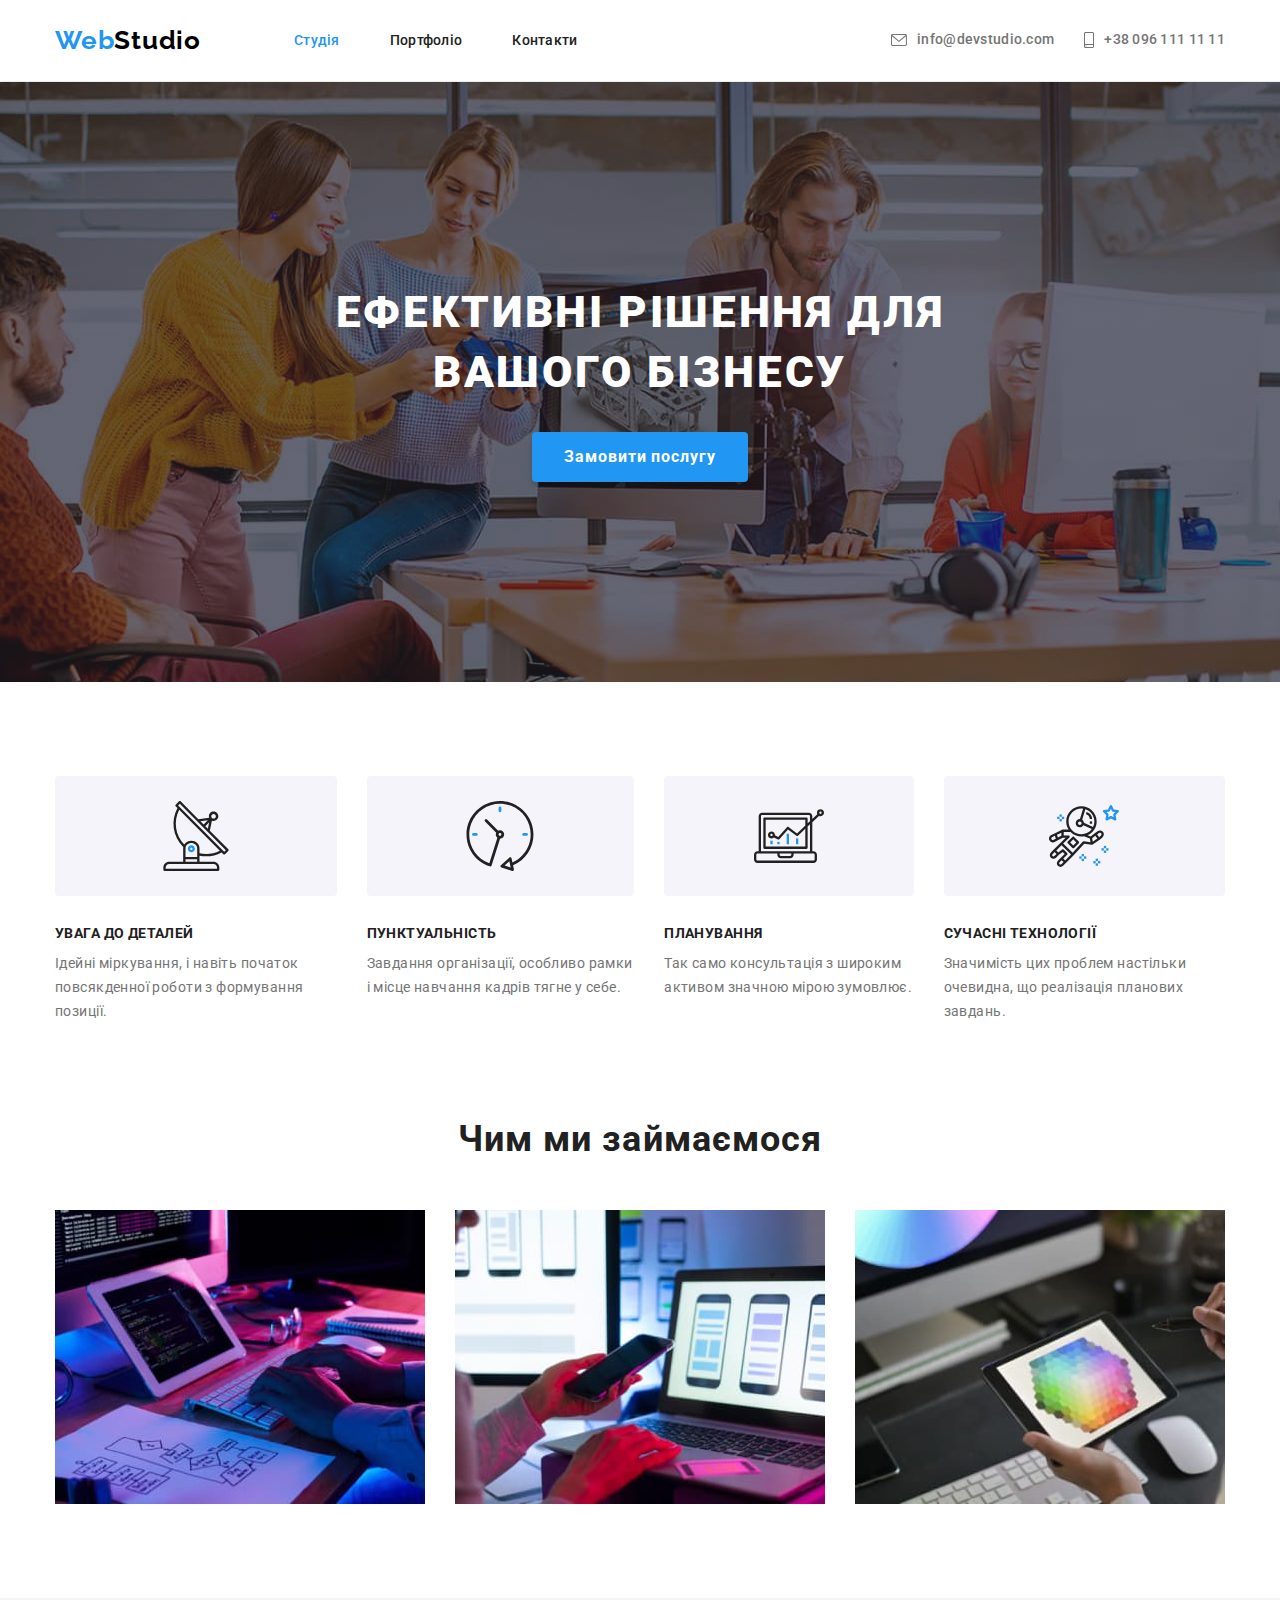
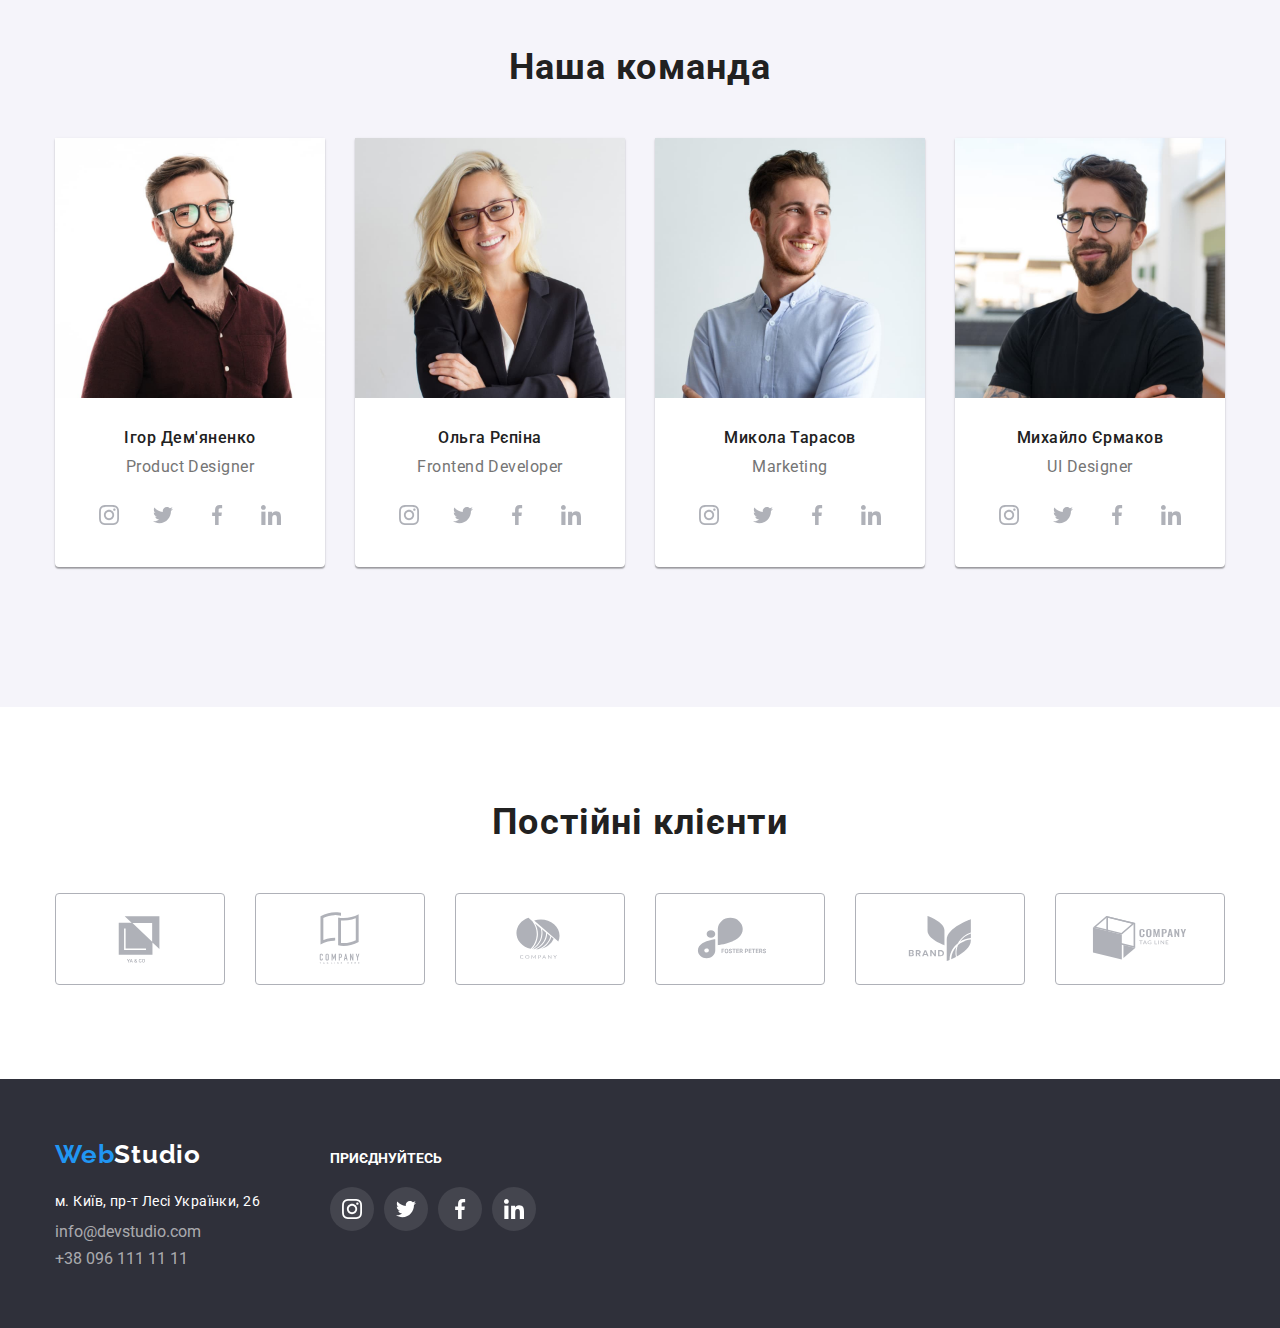
==== index.html @ 5418c932 "Initial commit" ====
<!DOCTYPE html>
<html lang="uk">
  <head>
    <meta charset="UTF-8" />
    <meta http-equiv="X-UA-Compatible" content="IE=edge" />
    <meta name="viewport" content="width=device-width, initial-scale=1.0" />
    <title>Головна</title>
    <!-- шрифти -->
    <link rel="preconnect" href="https://fonts.googleapis.com" />
    <link rel="preconnect" href="https://fonts.gstatic.com" crossorigin />
    <link
      href="https://fonts.googleapis.com/css2?family=Raleway:wght@700&family=Roboto:wght@400;500;700;900&display=swap"
      rel="stylesheet"
    />
    <!-- стилі -->
    <link
      rel="stylesheet"
      href=" https://cdnjs.cloudflare.com/ajax/libs/modern-normalize/1.1.0/modern-normalize.min.css"
    />
    <link rel="stylesheet" href="./css/styles.css" />
  </head>
  <body>
    <header class="header section">
      <div class="container div-header">
        <nav class="navigaition">
          <a class="logo logo-header link" href="./index.html"><span class="logo-accent">Web</span>Studio</a>
          <ul class="menu list">
            <li class="menu-list"><a class="menu-link link-text  link-accent link current" href="./index.html">Студія</a></li>
            <li class="menu-list"><a class="menu-link link-text  link-accent link" href="./portfolio.html">Портфоліо</a></li>
            <li class="menu-list"><a class="menu-link link-text  link-accent link" href="">Контакти</a></li>
          </ul>
        </nav>
        <ul class="header-list list">
          <li header-item>
            <a class="mailto link-text link-accent  link" href="mailto:info@devstudio.com"><svg aria-label="Іконка почтової скриньки" class="mailto-icon" width="16px" height="12px">
                        <use href="./images/sprite.svg#icon-envelope"></use></svg>info@devstudio.com</a>
          </li>
          <li header-item>
            <a class="contact-phone-number link-text link-accent  link" href="tel:+380961111111"><svg aria-label="Шконка телефон" class="phone-icon" width="10px" height="16px">
                        <use href="./images/sprite.svg#icon-smartphone"></use></svg>+38 096 111 11 11</a>
          </li>
        </ul>
      </div>
    </header>

    <section class="hero section">
      <div class="container">
        <h1 class="hero-title transform" >Ефективні рішення для вашого бізнесу</h1>
        <button type="button" class="button button-primary">Замовити послугу</button>
      </div>
    </section>

    <section class="benefits section">
      <div class="container">
        <h2 class="visually-hidden">Hаші переваги</h2>


        <ul class="benefits-list list">
          <li class="benefits-item">
            <div class="benefits-item-div">
              <svg aria-label="Малюнок антени" class="benefits-item-svg" width="70px" heigt="70px">
                        <use href="./images/sprite.svg#icon-antenna"></use></svg>
            </div>
            <h3 class="benefits-title transform">Увага до деталей</h3>
            <p class="benefits-text">
              Ідейні міркування, і навіть початок повсякденної роботи з формування позиції.
            </p>
          </li>

          <li class="benefits-item">
              <div class="benefits-item-div">
              <svg aria-label="Малюнок годинника" class="benefits-item-svg" width="70px" heigt="70px">
                        <use href="./images/sprite.svg#icon-clock"></use></svg>
            </div>
            <h3 class="benefits-title transform">Пунктуальність</h3>
            <p class="benefits-text">
              Завдання організації, особливо рамки і місце навчання кадрів тягне у себе.
            </p>
          </li>
          <li class="benefits-item">
              <div class="benefits-item-div">
              <svg  aria-label="Малюнок графіка" class="benefits-item-svg" width="70px" heigt="70px">
                        <use href="./images/sprite.svg#icon-diagram"></use></svg>
            </div>
            <h3 class="benefits-title transform">Планування</h3>
            <p class="benefits-text">
              Так само консультація з широким активом значною мірою зумовлює.
            </p>
          </li>
          <li class="benefits-item">
              <div class="benefits-item-div">
              <svg aria-label="Малюнок астронавта" class="benefits-item-svg" width="70px" heigt="70px">
                        <use href="./images/sprite.svg#icon-astronaut"></use></svg>
            </div>
            <h3 class="benefits-title transform">Сучасні технології</h3>
            <p class="benefits-text">
              Значимість цих проблем настільки очевидна, що реалізація планових завдань.
            </p>
          </li>
        </ul>
      </div>
    </section>

    <section class="work section">
      <div class="container">
        <h2 class="work-title title">Чим ми займаємося</h2>
        <ul class="work-list list">
          <li class="work-item">
            <img
              class="work-img"
              src="./images/working_1.jpg"
              alt="Дівчина робить в офісі"
              width="370"
              height="294"
            />
          </li>
          <li class="work-item">
            <img
              class="work-img"
              src="./images/working_2.jpg"
              alt="Дівчина робить в офісі"
              width="370"
              height="294"
            />
          </li>
          <li class="work-item">
            <img
              class="work-img"
              src="./images/working_3.jpg"
              alt="Дівчина робить в офісі"
              width="370"
              height="294"
            />
          </li>
        </ul>
      </div>
    </section>

    <section class="team section">
      <div class="container">
        <h2 class="team-title title">Наша команда</h2>
        <ul class="team-list list">
          <li class="team-item">

            <img
              class="team-img"
              src="./images/igor_demyanenko.jpg"
              alt="Фото сотрудников"
              width="270"
              height="260"
            />
            <h3 class="team-item-title title">Ігор Дем'яненко</h3>
            <p class="team-item-text" lang="en">Product Designer</p>
           <ul class="team-social-list list">
              <li class="team-social-item">
                <a class="team-social-link link" 
                href="https://www.instagram.com/">
<svg lang="en" aria-label="icon instagram" class="team-social-icon" width="20" height="20"
    >
                        <use href="./images/sprite.svg#icon-instagram"></use></use></svg>
</a></li>
              <li class="team-social-item">                
<a class="team-social-link link" href="https://twitter.com/
">
<svg lang="en" aria-label="icon twitter" class="team-social-icon" width="20" height="20">
                        <use href="./images/sprite.svg#icon-twitter"></use></svg></a></li>

              <li class="team-social-item">
<a class="team-social-link link" href="https://www.facebook.com/
"><svg lang="en" aria-label="" class="team-social-icon" width="20" height="20">
                        <use href="./images/sprite.svg#icon-facebook"></use></svg></a></li>
              <li class="team-social-item">
<a class="team-social-link link" href="https://www.linkedin.com/
"><svg lang="en" aria-label="icon linkedin" class="team-social-icon" width="20" height="20">
                        <use href="./images/sprite.svg#icon-linkedin"></use></svg> </a></li>
            </ul>
          </li>
          <li class="team-item">           <img
              class="team-img"
              src="./images/olga_repina.jpg"
              alt="Фото сотрудников"
              width="270"
              height="260"
            />
            <h3 class="team-item-title title">Ольга Рєпіна</h3>
            <p class="team-item-text" lang="en">Frontend Developer</p>
            <ul class="team-social-list list">
              <li class="team-social-item">
                <a class="team-social-link link" 
                href="https://www.instagram.com/">
<svg lang="en" aria-label="icon instagram" class="team-social-icon" width="20" height="20"
    >
                        <use href="./images/sprite.svg#icon-instagram"></use></use></svg>
</a></li>
              <li class="team-social-item">                
<a class="team-social-link link" href="https://twitter.com/
">
<svg lang="en" aria-label="icon twitter" class="team-social-icon" width="20" height="20">
                        <use href="./images/sprite.svg#icon-twitter"></use></svg></a></li>

              <li class="team-social-item">
<a class="team-social-link link" href="https://www.facebook.com/
"><svg lang="en" aria-label="" class="team-social-icon" width="20" height="20">
                        <use href="./images/sprite.svg#icon-facebook"></use></svg></a></li>
              <li class="team-social-item">
<a class="team-social-link link" href="https://www.linkedin.com/
"><svg lang="en" aria-label="icon linkedin" class="team-social-icon" width="20" height="20">
                        <use href="./images/sprite.svg#icon-linkedin"></use></svg> </a></li>
            </ul>
          </li>
          <li class="team-item">
            <img
              class="team-img"
              src="./images/nikolai_tarasov.jpg"
              alt="Фото сотрудников"
              width="270"
              height="260"
            />
            <h3 class="team-item-title title">Микола Тарасов</h3>
            <p class="team-item-text" lang="en">Marketing</p>
             <ul class="team-social-list list">
              <li class="team-social-item">
                <a class="team-social-link link" 
                href="https://www.instagram.com/">
<svg lang="en" aria-label="icon instagram" class="team-social-icon" width="20" height="20"
    >
                        <use href="./images/sprite.svg#icon-instagram"></use></use></svg>
</a></li>
              <li class="team-social-item">                
<a class="team-social-link link" href="https://twitter.com/
">
<svg lang="en" aria-label="icon twitter" class="team-social-icon" width="20" height="20">
                        <use href="./images/sprite.svg#icon-twitter"></use></svg></a></li>

              <li class="team-social-item">
<a class="team-social-link link" href="https://www.facebook.com/
"><svg lang="en" aria-label="" class="team-social-icon" width="20" height="20">
                        <use href="./images/sprite.svg#icon-facebook"></use></svg></a></li>
              <li class="team-social-item">
<a class="team-social-link link" href="https://www.linkedin.com/
"><svg lang="en" aria-label="icon linkedin" class="team-social-icon" width="20" height="20">
                        <use href="./images/sprite.svg#icon-linkedin"></use></svg> </a></li>
            </ul>
          </li>
          <li class="team-item">
            <img
              class="team-img"
              src="./images/mikhail_ermakov.jpg"
              alt="Фото сотрудников"
              width="270"
              height="260"
            />
            <h3 class="team-item-title title">Михайло Єрмаков</h3>
            <p class="team-item-text" lang="en">UI Designer</p>
            <ul class="team-social-list list">
              <li class="team-social-item">
                <a class="team-social-link link" 
                href="https://www.instagram.com/">
<svg lang="en" aria-label="icon instagram" class="team-social-icon" width="20" height="20"
    >
                        <use href="./images/sprite.svg#icon-instagram"></use></use></svg>
</a></li>
              <li class="team-social-item">                
<a class="team-social-link link" href="https://twitter.com/
">
<svg lang="en" aria-label="icon twitter" class="team-social-icon" width="20" height="20">
                        <use href="./images/sprite.svg#icon-twitter"></use></svg></a></li>

              <li class="team-social-item">
<a class="team-social-link link" href="https://www.facebook.com/
"><svg lang="en" aria-label="" class="team-social-icon" width="20" height="20">
                        <use href="./images/sprite.svg#icon-facebook"></use></svg></a></li>
              <li class="team-social-item">
<a class="team-social-link link" href="https://www.linkedin.com/
"><svg lang="en" aria-label="icon linkedin" class="team-social-icon" width="20" height="20">
                        <use href="./images/sprite.svg#icon-linkedin"></use></svg> </a></li>
            </ul>

           
          
        </ul> 
      </div>
    </section>

     <section class="client section">
      <div class="container">
        <h2 class="client-title title">Постійні клієнти</h2>
        <ul class="client-list list">
          <li class="client-item"><a class="client-link" href=""><svg aria-label="Логотип компанії" class="client-link-icon" width="106" height="60">
                        <use href="./images/sprite.svg#icon-logo1"></use></svg>
</li></a>
          <li class="client-item"><a class="client-link" href=""><svg aria-label="Логотип компанії" class="client-link-icon" width="106" height="60">
                        <use href="./images/sprite.svg#icon-Logo2"></use></svg>
</li></a>
          <li class="client-item"><a class="client-link" href=""><svg aria-label="Логотип компанії" class="client-link-icon" width="106" height="60">
                        <use href="./images/sprite.svg#icon-Logo3"></use></svg>
</li></a>
          <li class="client-item"><a class="client-link" href="" ><svg aria-label="Логотип компанії" class="client-link-icon" width="106" height="60">
                        <use href="./images/sprite.svg#icon-Logo4"></use></svg></a>
</li>
          <li class="client-item"><a class="client-link" href=""><svg aria-label="Логотип компанії" class="client-link-icon" width="106" height="60">
                        <use href="./images/sprite.svg#icon-Logo5"></use></svg></a>
</li>
          <li class="client-item"><a class="client-link" href=""><svg aria-label="Логотип компанії" class="client-link-icon" width="106" height="60">
                        <use href="./images/sprite.svg#icon-Logo6"></use></svg></a>
</li>
        </ul>
      </div>
    </section> 

    <footer class="footer section">
      <div class="container footer-div">
        
          <div class="footer-address-div">
            <a class="logo logo-footer link" href="./index.html"><span class="logo-accent">Web</span>Studio</a>
            <address class="address">
              <ul class="address-list list">
                <li class="address-item"><a class="address-link link-accent link" href="">м. Київ, пр-т Лесі Українки, 26</a></li>
                <li class="address-item">
                  <a class="mailto mailto-footer link-accent link" href="mailto:info@devstudio.com">info@devstudio.com</a>
                </li>
                <li class="address-item">
                  <a class="contact-phone-number phone-footer link-accent  link" href="tel:+380961111111"
                    >+38 096 111 11 11</a
                  >
                </li>
              </ul>
            </address>
          </div>

          <div class="footer-icon-div">
            <p class="footer-icon-text transform">Приєднуйтесь</p>
            <ul class="footer-icon-list list">
              <li class="footer-icon-item">
                <a class="footer-icon-link link" href="https://www.instagram.com/
" ><svg lang="en" aria-label="icon instagram" class="footer-icon" width="20" height="20"
    >
                        <use href="./images/sprite.svg#icon-instagram"></use></svg>
</a></a>
              </li>
              <li class="footer-icon-item">
                <a class="footer-icon-link link" href="https://twitter.com/
" ><svg lang="en" aria-label="icon twitter" class="footer-icon" width="20" height="20">
                        <use href="./images/sprite.svg#icon-twitter"></use></svg>
</a></a>
              </li>
              <li class="footer-icon-item">
                <a class="footer-icon-link link" href="https://www.facebook.com/
"><svg lang="en" aria-label="" class="footer-icon" width="20" height="20">
                        <use href="./images/sprite.svg#icon-facebook"></use></svg>
</a></a>
              </li>
              <li class="footer-icon-item">
                <a class="footer-icon-link link" href="https://www.linkedin.com/
"><svg lang="en" aria-label="icon linkedin" class="footer-icon" width="20" height="20">
                        <use href="./images/sprite.svg#icon-linkedin"></use></svg>
</a></a>
              </li>
            </ul>
          </div>
        
      </div>
    </footer>
  </body>
</html>
---- css/styles.css ----
/* сбрасываем стили */
h1, 
h2,
h3,
h4,
p {
    margin-top: 0;
    margin-bottom: 0;
}

ul,
ol {
    margin-top: 0;
    margin-bottom: 0;
    padding-left: 0;
}

button {
    cursor: pointer;
}

img {
    display: block;
}

.list {
    list-style: none;
}

.link {
    text-decoration: none;
}

.visually-hidden {
    position: absolute;
    white-space: nowrap;
    width: 1px;
    height: 1px;
    overflow: hidden;
    border: 0;
    padding: 0;
    clip: rect(0 0 0 0);
    clip-path: inset(50%);
    margin: -1px;
}

:root {
    /* палитра цветов */
    --primary-color: #212121;
    --secondary-color: #757575;
    --secondary-color-w: #FFFFFF;
    --additional-color: rgba(255, 255, 255, 0.6);
    --accent-color: #2196F3;
    /* текст */
    --primary-font-family: 'Roboto', sans-serif;
    --secondary-font-family: 'Raleway', sans-serif;
    /* фон */
    --primary-background-color: #ffffff;
    --secondary-background-color-lige: rgba(47, 48, 58, 0.4);
    --secondary-background-color-dark: #2F303A;
    --accent-background-color: #AFB1B8;
}

body {
    color: var(--primary-color);
    font-family: var(--primary-font-family);
    background-color: var(--primary-background-color);
}

/* ==========   общие классы   ======= */
.container {
    width: 1200px;
    padding: 0 15px;
    margin-left: auto;
    margin-right: auto;
}

.section {
    padding-top: 94px;
    padding-bottom: 94px;
}

.link-text {
    color: var(--secondary-color);
    font-weight: 500;
    font-size: 14px;
    line-height: 1.14;
    letter-spacing: 0.02em;
}

.title {
    font-size: 36px;
    line-height: 1.17;
    text-align: center;
    letter-spacing: 0.03em;
    margin-bottom: 50px;
}

.transform {
    text-transform: uppercase;
}

/* --- hover-focus  --- */
.link-accent:hover,
.link-accent:focus {
    color: var(--accent-color);
    fill: var(--accent-color);
}


/*====================   HEADER   ==================== */
.header {
    padding-top: 25px;
    padding-bottom: 25px;
    border-bottom: 1px solid #ECECEC;
}

/* ---  LOGO   --- */
.logo {
    color: #000000;
    font-family: var(--secondary-font-family);
    font-weight: 700;
    font-size: 26px;
    line-height: 1.19;
    letter-spacing: 0.03em;
}

.logo-header {
    margin-right: 93px;
}

.logo-accent {
    color: var(--accent-color);
}

.logo:hover {
    color: var(--accent-color);
}

/* ----   navigation   ----   */
.menu-link {
    color: var(--primary-color);
}

/* ----------------------------- */
.div-header {
    display: flex;
    justify-content: space-between;
}

.navigaition {
    display: flex;

}

.menu {
    display: flex;
    align-items: center;
    column-gap: 50px;
}

.header-list {
    display: flex;
    align-items: center;
    column-gap: 30px;
}

/* --------------- */
.mailto,
.contact-phone-number {
    display: flex;
    align-items: center;
}

.mailto-icon,
.phone-icon {
    margin-right: 10px;
    fill: currentColor;
}

.current {
    color: var(--accent-color);
}

/* ===============  HERO   =========== */
.hero {
    padding-top: 200px;
    padding-bottom: 200px;
    background-color: #C4C4C4;
    background-image: linear-gradient(rgba(47, 48, 58, 0.4),
            rgba(47, 48, 58, 0.4)),
        url("../images/bg/hero-bg.jpg");
    background-repeat: no-repeat;
    background-position: center;
    background-size: cover;
    max-width: 1600px;
    margin-left: auto;
    margin-right: auto;
}

.hero-title {
    font-family: var(--primary-font-family);
    color: var(--secondary-color-w);
    width: 696px;
    margin-right: auto;
    margin-left: auto;
    margin-bottom: 30px;
    font-weight: 900;
    font-size: 44px;
    line-height: 1.37;
    text-align: center;
    letter-spacing: 0.06em;
}

/*--------  кнопки   -----------   */

.button {
    display: block;
    font-size: 16px;
    line-height: 1.9;
    text-align: center;
    border: none;
    border-radius: 4px;
}

.button-primary {
    color: var(--secondary-color-w);
    background-color: var(--accent-color);
    font-weight: 700;
    line-height: 1.9;
    letter-spacing: 0.06em;
    margin-right: auto;
    margin-left: auto;
    width: 216px;
    height: 50px;
    box-shadow: 0px 4px 4px rgba(0, 0, 0, 0.15);
}

.button-secondary {
    color: var(--primary-color);
    background-color: #F5F4FA;
    font-weight: 500;
    line-height: 1.6;
    letter-spacing: 0.03em;
    padding: 6px 22px;  
    
}

/* ------ hover-focus  ------------ */
.button-primary:hover,
.button-primary:focus {
    background-color: #188CE8;
}

.button-secondary:hover,
.button-secondary:focus {
    color: var(--secondary-color-w);
    background-color: var(--accent-color);
    box-shadow: 0px 4px 4px rgba(0, 0, 0, 0.25);
}

.button-activ:active {
    color: var(--accent-color);
}


/* ===============  HERO   =========== */
/* ===========   benefits   ================= */
.benefits {
    padding-bottom: 0;
}

.benefits-title {
    font-size: 14px;
    line-height: 1.14;
    letter-spacing: 0.03em;
    margin-bottom: 10px;
}

.benefits-text {
    color: var(--secondary-color);
    font-size: 14px;
    line-height: 1.71;
    letter-spacing: 0.03em;
}

/*------    позиционирование   ---------------- */
.benefits-list {
    display: flex;
    column-gap: 30px;
}

.benefits-item {
    flex-basis: calc((100%-90px)/4);
}

.benefits-item-div {
    display: flex;
    justify-content: center;
    align-items: center;
    background-color: #F5F4FA;
    height: 120px;
    border-radius: 4px;
    margin-bottom: 30px;
}

/* ===========   benefits   ================= */
/* ===========   WORK   ===================== */
.work-list {
    display: flex;
    column-gap: 30px;
}

.work-list-item {
    flex-basis: calc((100%-60px)/3)
}

/* ===========   WORK   ===================== */
/* ===========   TEAM   ===================== */
.team {
    background-color: #F5F4FA;
    padding-top: 48px;
    padding-bottom: 140px;
}

.team-list {
    display: flex;
    column-gap: 30px;
}

.team-item {
    background-color: var(--primary-background-color);
    box-shadow: 0px 1px 3px rgba(0, 0, 0, 0.12), 0px 1px 1px rgba(0, 0, 0, 0.14), 0px 2px 1px rgba(0, 0, 0, 0.2);
    border-radius: 0px 0px 4px 4px;
    padding-bottom: 30px;
    flex-basis: calc((100%-90px)/4)
}

.team-img {
    margin-bottom: 30px;
}

.team-item-title {
    font-weight: 500;
    font-size: 16px;
    line-height: 1.19;
    margin-bottom: 10px;
}

.team-item-text {
    color: var(--secondary-color);
    font-size: 16px;
    line-height: 1.19;
    text-align: center;
    letter-spacing: 0.03em;
    margin-bottom: 16px;
}

.team-social-list {
    display: flex; 
    justify-content: center;
    column-gap: 10px;
}
.team-social-item{
    display: flex;
        justify-content: center;
        align-items: center;

}

.team-social-link {
    display: flex;
    justify-content: center;
    align-items: center; 
    width: 44px;
    height: 44px;
    border-radius: 50%;
    background-color: var(--secondary-color-w);

}

.team-social-icon {
    color: #AFB1B8;   
    fill: currentColor;

}

/* --------- hover,focus ----------- */
.team-social-link:hover .team-social-icon,
.team-social-link:focus .team-social-icon {
    fill: var(--secondary-color-w);

}

.team-social-link:hover,
.team-social-link:focus {
    background-color: var(--accent-color); 
 
} 

/* ===========   TEAM   ===================== */
/* ===========   CLIENT   ===================== */

.client-list {
    display: flex;
    column-gap: 30px;
}


.client-link {
    display: flex;
    align-items: center;
    justify-content: center;
    width: 170px;
    height: 92px;
    border: 1px solid #AFB1B8;
    border-radius: 4px;
}

.client-link-icon {
    fill: #afb1b8;

}

.client-link:hover .client-link-icon,
.client-link:focus .client-link-icon {
    fill: var(--accent-color);
}

.client-link:hover,
.client-link:focus {
    border: 1px solid var(--accent-color);
}


/*===========   CLIENT   =====================*/
/* ==========   FOOTER   ===================== */

.footer {
    padding: 60px 0;
    background-color: var(--secondary-background-color-dark);
}

.address {
    font-style: normal;
}

.address-link {
    color: var(--secondary-color-w);
    font-size: 14px;
    line-height: 1.71;
    letter-spacing: 0.03em;
}

.mailto-footer,
.phone-footer {
    color: rgba(255, 255, 255, 0.6);
}

.logo-footer {
    color: var(--secondary-color-w);

}

/* ---------------------------------------------- */

.footer-icon-text {
    color: var(--secondary-color-w);
    font-weight: 700;
    font-size: 14px;
    line-height: 1.14;
    margin-bottom: 20px;
}

/* ============================= */
.footer-div {
    display: flex;
    align-items: baseline;
}

.footer-address-div {
    display: flex;
    margin-right: 70px;
    flex-direction: column;
    row-gap: 20px;
}

.address-list {
    display: flex;
    flex-direction: column;
    row-gap: 9px;

}

.footer-icon-list {
    display: flex;
    column-gap: 10px;
}

.footer-icon {
    fill: var(--secondary-color-w);
}

.footer-icon-link {
    display: flex;
    justify-content: center;
    align-items: center;
    width: 44px;
    height: 44px;
    border-radius: 50%;
    background-color: rgba(255, 255, 255, 0.1);
}

.footer-icon-link:hover,
.footer-icon-link:focus {
    background-color: var(--accent-color);

}

/* ----------------------- */
/* ==========   FOOTER   ===================== */
/*================   portfolio   =========================== */

.portfolio-link-title {
    color: var(--primary-color);
    font-size: 18px;
    line-height: 2;
    letter-spacing: 0.06em;
}

.portfolio-link-text {
    color: var(--secondary-color);
    font-size: 16px;
    line-height: 1.19;
}

/*----------------------------------------------------------*/
/* позиционирование */

.portfolio-btn-list {
    display: flex;
    justify-content: center;
    column-gap: 8px;
    margin-bottom: 50px;

}

.portfolio-links-list {
    display: flex;
    flex-wrap: wrap;
    gap: 30px;
}

/* .portfolio-link-item{     */
/* border-bottom: 1px solid #EEEEEE; */
/* flex-basis: calc((100%-60px)/3); */
/* }  */

.div-link-border {
    border: 1px solid #EEEEEE;
    border-top: none;
    padding: 20px 24px;
}
.item-link{
    display: inline-block;
}

.item-link:hover,
.item-link:focus {
    box-shadow: 0px 1px 1px rgba(0, 0, 0, 0.12), 0px 4px 4px rgba(0, 0, 0, 0.06), 1px 4px 6px rgba(0, 0, 0, 0.16);
}    

/* ---------------------------------------------------------- */
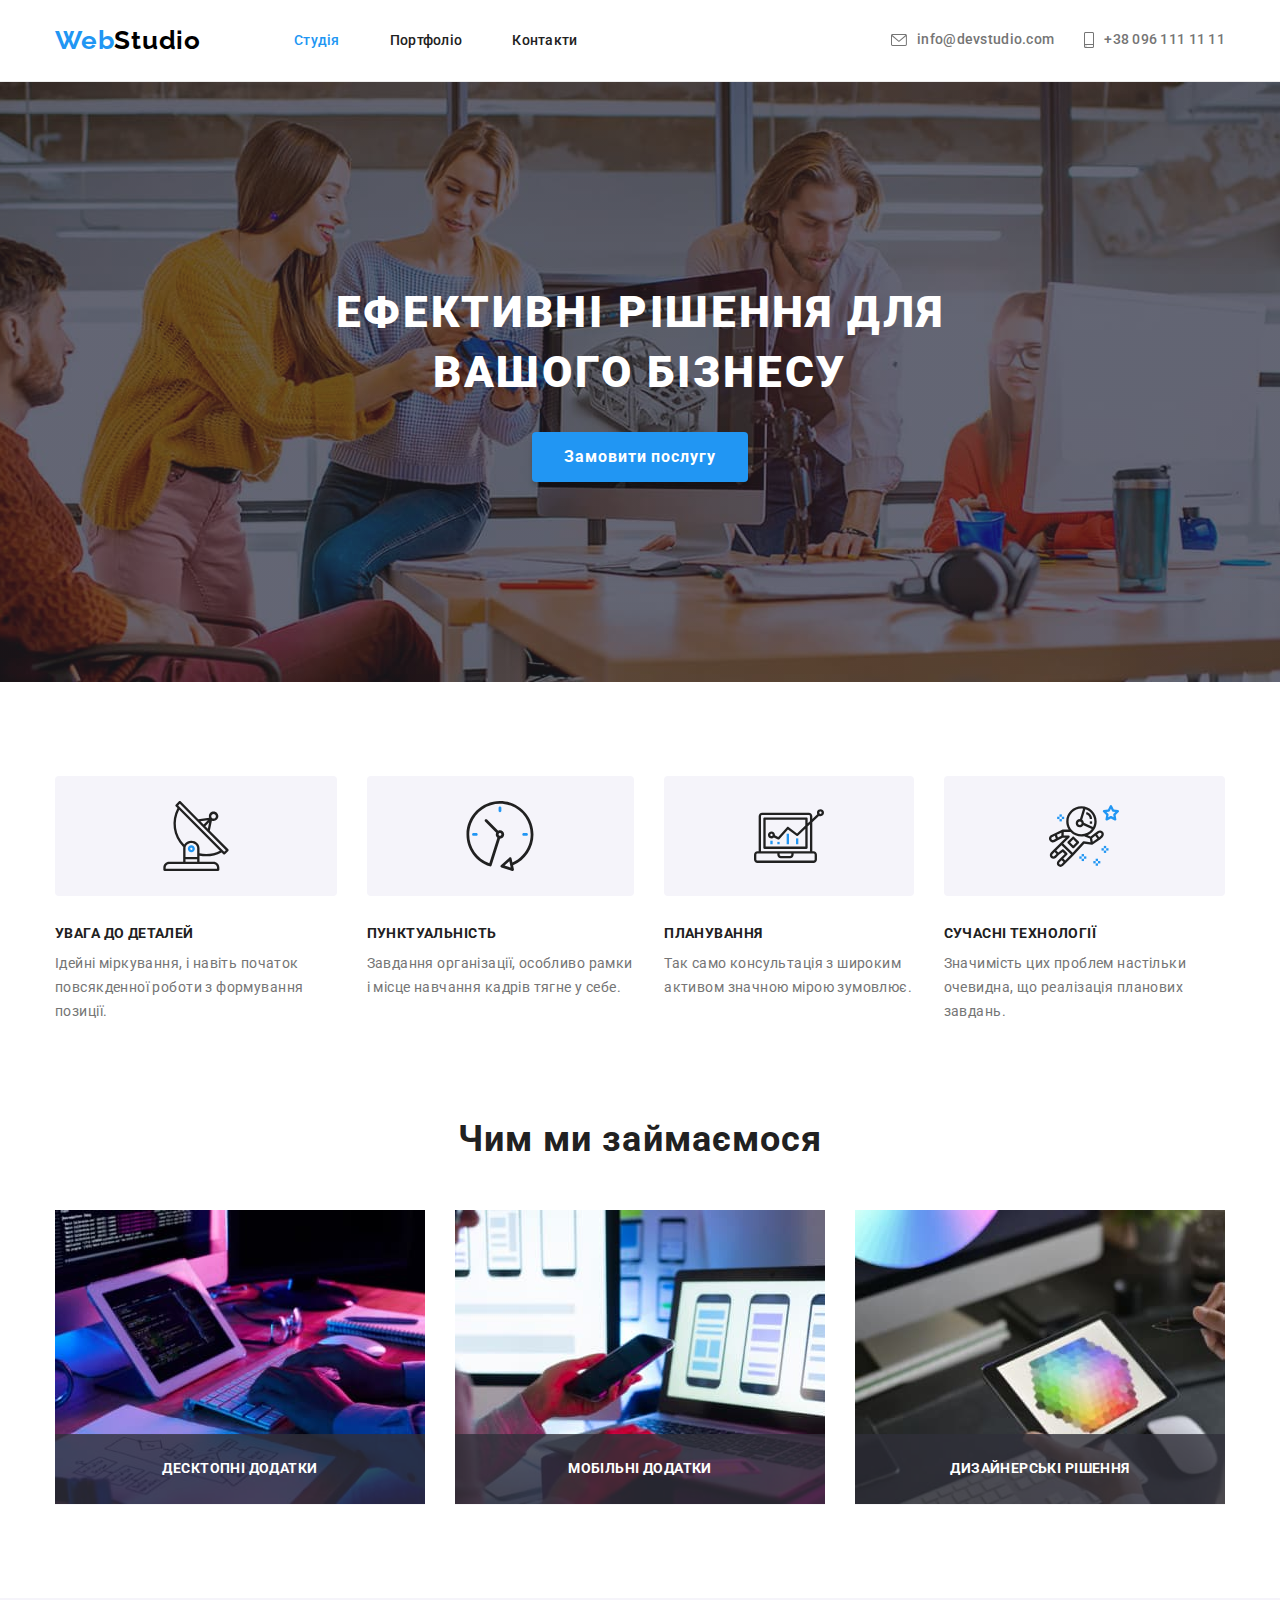
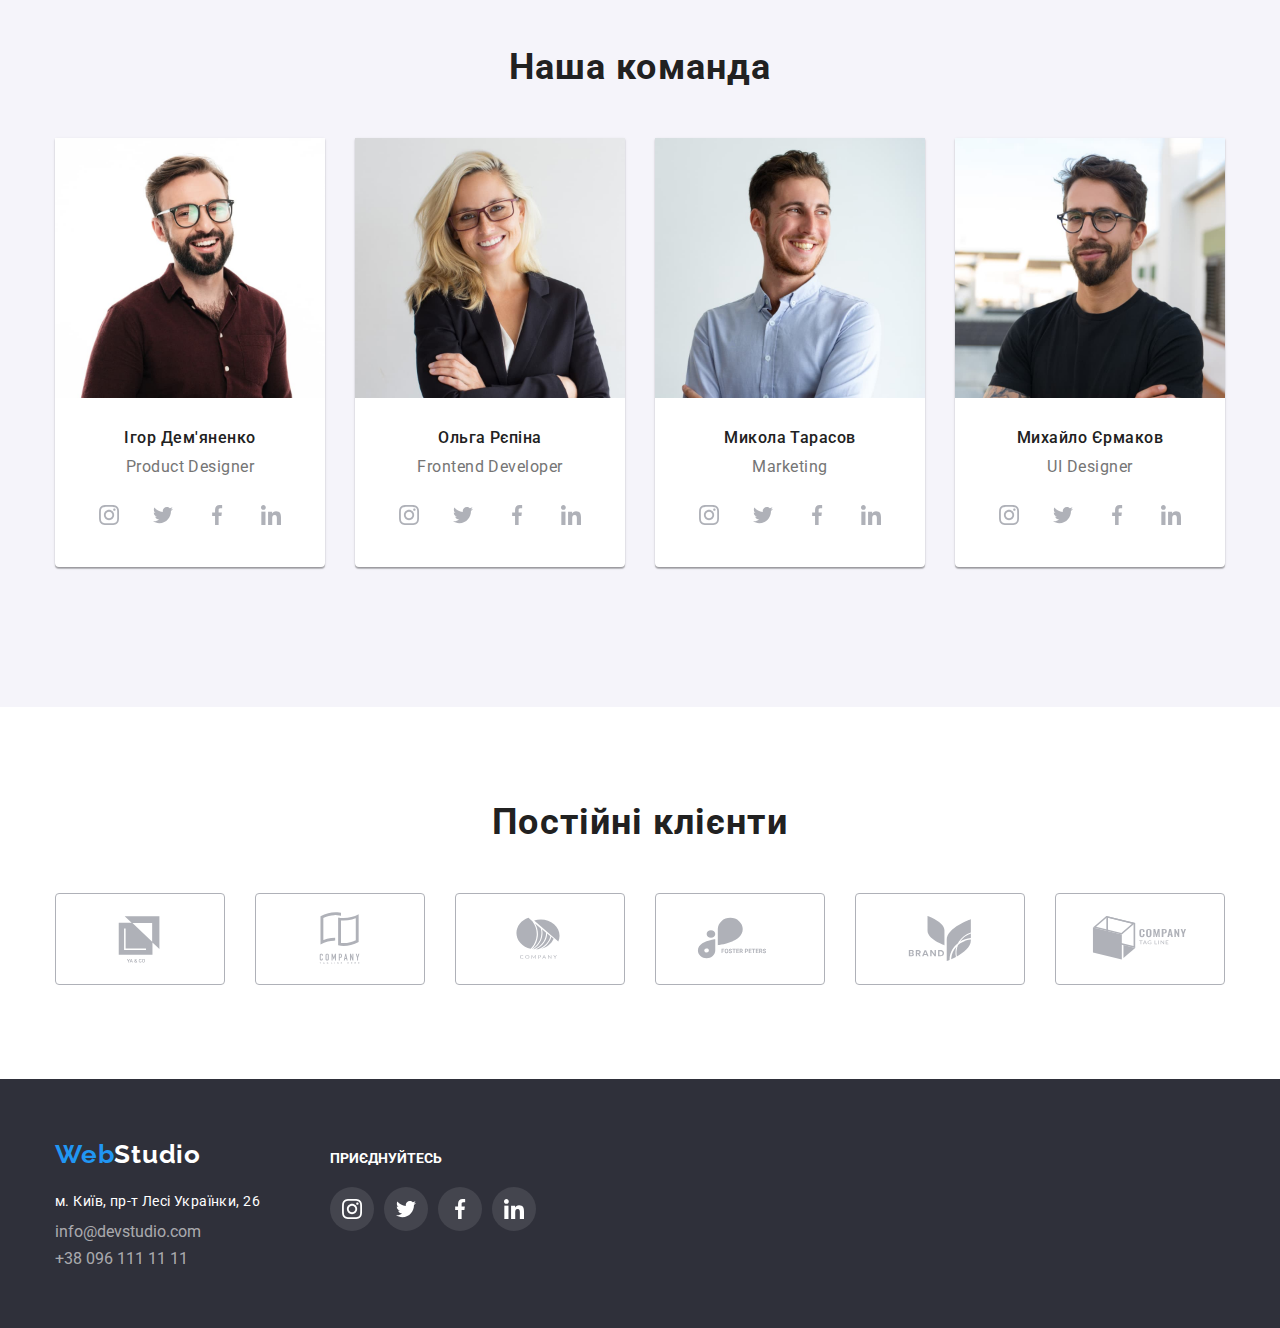
==== commit dfc49bc7: "Добавляет текст над фото" ====
--- a/index.html
+++ b/index.html
@@ -23,21 +23,40 @@
     <header class="header section">
       <div class="container div-header">
         <nav class="navigaition">
-          <a class="logo logo-header link" href="./index.html"><span class="logo-accent">Web</span>Studio</a>
+          <a class="logo logo-header link" href="./index.html"
+            ><span class="logo-accent">Web</span>Studio</a
+          >
           <ul class="menu list">
-            <li class="menu-list"><a class="menu-link link-text  link-accent link current" href="./index.html">Студія</a></li>
-            <li class="menu-list"><a class="menu-link link-text  link-accent link" href="./portfolio.html">Портфоліо</a></li>
-            <li class="menu-list"><a class="menu-link link-text  link-accent link" href="">Контакти</a></li>
+            <li class="menu-list">
+              <a class="menu-link link-text link-accent link current" href="./index.html">Студія</a>
+            </li>
+            <li class="menu-list">
+              <a class="menu-link link-text link-accent link" href="./portfolio.html">Портфоліо</a>
+            </li>
+            <li class="menu-list">
+              <a class="menu-link link-text link-accent link" href="">Контакти</a>
+            </li>
           </ul>
         </nav>
         <ul class="header-list list">
           <li header-item>
-            <a class="mailto link-text link-accent  link" href="mailto:info@devstudio.com"><svg aria-label="Іконка почтової скриньки" class="mailto-icon" width="16px" height="12px">
-                        <use href="./images/sprite.svg#icon-envelope"></use></svg>info@devstudio.com</a>
+            <a class="mailto link-text link-accent link" href="mailto:info@devstudio.com"
+              ><svg
+                aria-label="Іконка почтової скриньки"
+                class="mailto-icon"
+                width="16px"
+                height="12px"
+              >
+                <use href="./images/sprite.svg#icon-envelope"></use></svg
+              >info@devstudio.com</a
+            >
           </li>
           <li header-item>
-            <a class="contact-phone-number link-text link-accent  link" href="tel:+380961111111"><svg aria-label="Шконка телефон" class="phone-icon" width="10px" height="16px">
-                        <use href="./images/sprite.svg#icon-smartphone"></use></svg>+38 096 111 11 11</a>
+            <a class="contact-phone-number link-text link-accent link" href="tel:+380961111111"
+              ><svg aria-label="Шконка телефон" class="phone-icon" width="10px" height="16px">
+                <use href="./images/sprite.svg#icon-smartphone"></use></svg
+              >+38 096 111 11 11</a
+            >
           </li>
         </ul>
       </div>
@@ -45,7 +64,7 @@
 
     <section class="hero section">
       <div class="container">
-        <h1 class="hero-title transform" >Ефективні рішення для вашого бізнесу</h1>
+        <h1 class="hero-title transform">Ефективні рішення для вашого бізнесу</h1>
         <button type="button" class="button button-primary">Замовити послугу</button>
       </div>
     </section>
@@ -53,13 +72,13 @@
     <section class="benefits section">
       <div class="container">
         <h2 class="visually-hidden">Hаші переваги</h2>
-
 
         <ul class="benefits-list list">
           <li class="benefits-item">
             <div class="benefits-item-div">
               <svg aria-label="Малюнок антени" class="benefits-item-svg" width="70px" heigt="70px">
-                        <use href="./images/sprite.svg#icon-antenna"></use></svg>
+                <use href="./images/sprite.svg#icon-antenna"></use>
+              </svg>
             </div>
             <h3 class="benefits-title transform">Увага до деталей</h3>
             <p class="benefits-text">
@@ -68,9 +87,15 @@
           </li>
 
           <li class="benefits-item">
-              <div class="benefits-item-div">
-              <svg aria-label="Малюнок годинника" class="benefits-item-svg" width="70px" heigt="70px">
-                        <use href="./images/sprite.svg#icon-clock"></use></svg>
+            <div class="benefits-item-div">
+              <svg
+                aria-label="Малюнок годинника"
+                class="benefits-item-svg"
+                width="70px"
+                heigt="70px"
+              >
+                <use href="./images/sprite.svg#icon-clock"></use>
+              </svg>
             </div>
             <h3 class="benefits-title transform">Пунктуальність</h3>
             <p class="benefits-text">
@@ -78,9 +103,10 @@
             </p>
           </li>
           <li class="benefits-item">
-              <div class="benefits-item-div">
-              <svg  aria-label="Малюнок графіка" class="benefits-item-svg" width="70px" heigt="70px">
-                        <use href="./images/sprite.svg#icon-diagram"></use></svg>
+            <div class="benefits-item-div">
+              <svg aria-label="Малюнок графіка" class="benefits-item-svg" width="70px" heigt="70px">
+                <use href="./images/sprite.svg#icon-diagram"></use>
+              </svg>
             </div>
             <h3 class="benefits-title transform">Планування</h3>
             <p class="benefits-text">
@@ -88,9 +114,15 @@
             </p>
           </li>
           <li class="benefits-item">
-              <div class="benefits-item-div">
-              <svg aria-label="Малюнок астронавта" class="benefits-item-svg" width="70px" heigt="70px">
-                        <use href="./images/sprite.svg#icon-astronaut"></use></svg>
+            <div class="benefits-item-div">
+              <svg
+                aria-label="Малюнок астронавта"
+                class="benefits-item-svg"
+                width="70px"
+                heigt="70px"
+              >
+                <use href="./images/sprite.svg#icon-astronaut"></use>
+              </svg>
             </div>
             <h3 class="benefits-title transform">Сучасні технології</h3>
             <p class="benefits-text">
@@ -106,31 +138,42 @@
         <h2 class="work-title title">Чим ми займаємося</h2>
         <ul class="work-list list">
           <li class="work-item">
-            <img
-              class="work-img"
-              src="./images/working_1.jpg"
-              alt="Дівчина робить в офісі"
-              width="370"
-              height="294"
-            />
-          </li>
+            <div class="work-img-wrapper">
+              <img
+                class="work-img"
+                src="./images/working_1.jpg"
+                alt="Дівчина робить в офісі"
+                width="370"
+                height="294"
+              />
+              <p class="work-img-text transform">Десктопні додатки</p>
+            </div>
+          </li>
+
           <li class="work-item">
-            <img
-              class="work-img"
-              src="./images/working_2.jpg"
-              alt="Дівчина робить в офісі"
-              width="370"
-              height="294"
-            />
-          </li>
+            <div class="work-img-wrapper">
+              <img
+                class="work-img"
+                src="./images/working_2.jpg"
+                alt="Дівчина робить в офісі"
+                width="370"
+                height="294"
+              />
+              <p class="work-img-text transform">Мобільні додатки</p>
+            </div>
+          </li>
+
           <li class="work-item">
-            <img
-              class="work-img"
-              src="./images/working_3.jpg"
-              alt="Дівчина робить в офісі"
-              width="370"
-              height="294"
-            />
+            <div class="work-img-wrapper">
+              <img
+                class="work-img"
+                src="./images/working_3.jpg"
+                alt="Дівчина робить в офісі"
+                width="370"
+                height="294"
+              />
+              <p class="work-img-text transform">Дизайнерські рішення</p>
+            </div>
           </li>
         </ul>
       </div>
@@ -141,7 +184,6 @@
         <h2 class="team-title title">Наша команда</h2>
         <ul class="team-list list">
           <li class="team-item">
-
             <img
               class="team-img"
               src="./images/igor_demyanenko.jpg"
@@ -151,31 +193,66 @@
             />
             <h3 class="team-item-title title">Ігор Дем'яненко</h3>
             <p class="team-item-text" lang="en">Product Designer</p>
-           <ul class="team-social-list list">
-              <li class="team-social-item">
-                <a class="team-social-link link" 
-                href="https://www.instagram.com/">
-<svg lang="en" aria-label="icon instagram" class="team-social-icon" width="20" height="20"
-    >
-                        <use href="./images/sprite.svg#icon-instagram"></use></use></svg>
-</a></li>
-              <li class="team-social-item">                
-<a class="team-social-link link" href="https://twitter.com/
-">
-<svg lang="en" aria-label="icon twitter" class="team-social-icon" width="20" height="20">
-                        <use href="./images/sprite.svg#icon-twitter"></use></svg></a></li>
-
-              <li class="team-social-item">
-<a class="team-social-link link" href="https://www.facebook.com/
-"><svg lang="en" aria-label="" class="team-social-icon" width="20" height="20">
-                        <use href="./images/sprite.svg#icon-facebook"></use></svg></a></li>
-              <li class="team-social-item">
-<a class="team-social-link link" href="https://www.linkedin.com/
-"><svg lang="en" aria-label="icon linkedin" class="team-social-icon" width="20" height="20">
-                        <use href="./images/sprite.svg#icon-linkedin"></use></svg> </a></li>
+            <ul class="team-social-list list">
+              <li class="team-social-item">
+                <a class="team-social-link link" href="https://www.instagram.com/">
+                  <svg
+                    lang="en"
+                    aria-label="icon instagram"
+                    class="team-social-icon"
+                    width="20"
+                    height="20"
+                  >
+                    <use href="./images/sprite.svg#icon-instagram"></use>
+                  </svg>
+                </a>
+              </li>
+              <li class="team-social-item">
+                <a
+                  class="team-social-link link"
+                  href="https://twitter.com/
+"
+                >
+                  <svg
+                    lang="en"
+                    aria-label="icon twitter"
+                    class="team-social-icon"
+                    width="20"
+                    height="20"
+                  >
+                    <use href="./images/sprite.svg#icon-twitter"></use></svg
+                ></a>
+              </li>
+
+              <li class="team-social-item">
+                <a
+                  class="team-social-link link"
+                  href="https://www.facebook.com/
+"
+                  ><svg lang="en" aria-label="" class="team-social-icon" width="20" height="20">
+                    <use href="./images/sprite.svg#icon-facebook"></use></svg
+                ></a>
+              </li>
+              <li class="team-social-item">
+                <a
+                  class="team-social-link link"
+                  href="https://www.linkedin.com/
+"
+                  ><svg
+                    lang="en"
+                    aria-label="icon linkedin"
+                    class="team-social-icon"
+                    width="20"
+                    height="20"
+                  >
+                    <use href="./images/sprite.svg#icon-linkedin"></use>
+                  </svg>
+                </a>
+              </li>
             </ul>
           </li>
-          <li class="team-item">           <img
+          <li class="team-item">
+            <img
               class="team-img"
               src="./images/olga_repina.jpg"
               alt="Фото сотрудников"
@@ -186,26 +263,60 @@
             <p class="team-item-text" lang="en">Frontend Developer</p>
             <ul class="team-social-list list">
               <li class="team-social-item">
-                <a class="team-social-link link" 
-                href="https://www.instagram.com/">
-<svg lang="en" aria-label="icon instagram" class="team-social-icon" width="20" height="20"
-    >
-                        <use href="./images/sprite.svg#icon-instagram"></use></use></svg>
-</a></li>
-              <li class="team-social-item">                
-<a class="team-social-link link" href="https://twitter.com/
-">
-<svg lang="en" aria-label="icon twitter" class="team-social-icon" width="20" height="20">
-                        <use href="./images/sprite.svg#icon-twitter"></use></svg></a></li>
-
-              <li class="team-social-item">
-<a class="team-social-link link" href="https://www.facebook.com/
-"><svg lang="en" aria-label="" class="team-social-icon" width="20" height="20">
-                        <use href="./images/sprite.svg#icon-facebook"></use></svg></a></li>
-              <li class="team-social-item">
-<a class="team-social-link link" href="https://www.linkedin.com/
-"><svg lang="en" aria-label="icon linkedin" class="team-social-icon" width="20" height="20">
-                        <use href="./images/sprite.svg#icon-linkedin"></use></svg> </a></li>
+                <a class="team-social-link link" href="https://www.instagram.com/">
+                  <svg
+                    lang="en"
+                    aria-label="icon instagram"
+                    class="team-social-icon"
+                    width="20"
+                    height="20"
+                  >
+                    <use href="./images/sprite.svg#icon-instagram"></use>
+                  </svg>
+                </a>
+              </li>
+              <li class="team-social-item">
+                <a
+                  class="team-social-link link"
+                  href="https://twitter.com/
+"
+                >
+                  <svg
+                    lang="en"
+                    aria-label="icon twitter"
+                    class="team-social-icon"
+                    width="20"
+                    height="20"
+                  >
+                    <use href="./images/sprite.svg#icon-twitter"></use></svg
+                ></a>
+              </li>
+
+              <li class="team-social-item">
+                <a
+                  class="team-social-link link"
+                  href="https://www.facebook.com/
+"
+                  ><svg lang="en" aria-label="" class="team-social-icon" width="20" height="20">
+                    <use href="./images/sprite.svg#icon-facebook"></use></svg
+                ></a>
+              </li>
+              <li class="team-social-item">
+                <a
+                  class="team-social-link link"
+                  href="https://www.linkedin.com/
+"
+                  ><svg
+                    lang="en"
+                    aria-label="icon linkedin"
+                    class="team-social-icon"
+                    width="20"
+                    height="20"
+                  >
+                    <use href="./images/sprite.svg#icon-linkedin"></use>
+                  </svg>
+                </a>
+              </li>
             </ul>
           </li>
           <li class="team-item">
@@ -218,28 +329,62 @@
             />
             <h3 class="team-item-title title">Микола Тарасов</h3>
             <p class="team-item-text" lang="en">Marketing</p>
-             <ul class="team-social-list list">
-              <li class="team-social-item">
-                <a class="team-social-link link" 
-                href="https://www.instagram.com/">
-<svg lang="en" aria-label="icon instagram" class="team-social-icon" width="20" height="20"
-    >
-                        <use href="./images/sprite.svg#icon-instagram"></use></use></svg>
-</a></li>
-              <li class="team-social-item">                
-<a class="team-social-link link" href="https://twitter.com/
-">
-<svg lang="en" aria-label="icon twitter" class="team-social-icon" width="20" height="20">
-                        <use href="./images/sprite.svg#icon-twitter"></use></svg></a></li>
-
-              <li class="team-social-item">
-<a class="team-social-link link" href="https://www.facebook.com/
-"><svg lang="en" aria-label="" class="team-social-icon" width="20" height="20">
-                        <use href="./images/sprite.svg#icon-facebook"></use></svg></a></li>
-              <li class="team-social-item">
-<a class="team-social-link link" href="https://www.linkedin.com/
-"><svg lang="en" aria-label="icon linkedin" class="team-social-icon" width="20" height="20">
-                        <use href="./images/sprite.svg#icon-linkedin"></use></svg> </a></li>
+            <ul class="team-social-list list">
+              <li class="team-social-item">
+                <a class="team-social-link link" href="https://www.instagram.com/">
+                  <svg
+                    lang="en"
+                    aria-label="icon instagram"
+                    class="team-social-icon"
+                    width="20"
+                    height="20"
+                  >
+                    <use href="./images/sprite.svg#icon-instagram"></use>
+                  </svg>
+                </a>
+              </li>
+              <li class="team-social-item">
+                <a
+                  class="team-social-link link"
+                  href="https://twitter.com/
+"
+                >
+                  <svg
+                    lang="en"
+                    aria-label="icon twitter"
+                    class="team-social-icon"
+                    width="20"
+                    height="20"
+                  >
+                    <use href="./images/sprite.svg#icon-twitter"></use></svg
+                ></a>
+              </li>
+
+              <li class="team-social-item">
+                <a
+                  class="team-social-link link"
+                  href="https://www.facebook.com/
+"
+                  ><svg lang="en" aria-label="" class="team-social-icon" width="20" height="20">
+                    <use href="./images/sprite.svg#icon-facebook"></use></svg
+                ></a>
+              </li>
+              <li class="team-social-item">
+                <a
+                  class="team-social-link link"
+                  href="https://www.linkedin.com/
+"
+                  ><svg
+                    lang="en"
+                    aria-label="icon linkedin"
+                    class="team-social-icon"
+                    width="20"
+                    height="20"
+                  >
+                    <use href="./images/sprite.svg#icon-linkedin"></use>
+                  </svg>
+                </a>
+              </li>
             </ul>
           </li>
           <li class="team-item">
@@ -254,111 +399,203 @@
             <p class="team-item-text" lang="en">UI Designer</p>
             <ul class="team-social-list list">
               <li class="team-social-item">
-                <a class="team-social-link link" 
-                href="https://www.instagram.com/">
-<svg lang="en" aria-label="icon instagram" class="team-social-icon" width="20" height="20"
-    >
-                        <use href="./images/sprite.svg#icon-instagram"></use></use></svg>
-</a></li>
-              <li class="team-social-item">                
-<a class="team-social-link link" href="https://twitter.com/
-">
-<svg lang="en" aria-label="icon twitter" class="team-social-icon" width="20" height="20">
-                        <use href="./images/sprite.svg#icon-twitter"></use></svg></a></li>
-
-              <li class="team-social-item">
-<a class="team-social-link link" href="https://www.facebook.com/
-"><svg lang="en" aria-label="" class="team-social-icon" width="20" height="20">
-                        <use href="./images/sprite.svg#icon-facebook"></use></svg></a></li>
-              <li class="team-social-item">
-<a class="team-social-link link" href="https://www.linkedin.com/
-"><svg lang="en" aria-label="icon linkedin" class="team-social-icon" width="20" height="20">
-                        <use href="./images/sprite.svg#icon-linkedin"></use></svg> </a></li>
+                <a class="team-social-link link" href="https://www.instagram.com/">
+                  <svg
+                    lang="en"
+                    aria-label="icon instagram"
+                    class="team-social-icon"
+                    width="20"
+                    height="20"
+                  >
+                    <use href="./images/sprite.svg#icon-instagram"></use>
+                  </svg>
+                </a>
+              </li>
+              <li class="team-social-item">
+                <a
+                  class="team-social-link link"
+                  href="https://twitter.com/
+"
+                >
+                  <svg
+                    lang="en"
+                    aria-label="icon twitter"
+                    class="team-social-icon"
+                    width="20"
+                    height="20"
+                  >
+                    <use href="./images/sprite.svg#icon-twitter"></use></svg
+                ></a>
+              </li>
+
+              <li class="team-social-item">
+                <a
+                  class="team-social-link link"
+                  href="https://www.facebook.com/
+"
+                  ><svg lang="en" aria-label="" class="team-social-icon" width="20" height="20">
+                    <use href="./images/sprite.svg#icon-facebook"></use></svg
+                ></a>
+              </li>
+              <li class="team-social-item">
+                <a
+                  class="team-social-link link"
+                  href="https://www.linkedin.com/
+"
+                  ><svg
+                    lang="en"
+                    aria-label="icon linkedin"
+                    class="team-social-icon"
+                    width="20"
+                    height="20"
+                  >
+                    <use href="./images/sprite.svg#icon-linkedin"></use>
+                  </svg>
+                </a>
+              </li>
             </ul>
-
-           
-          
-        </ul> 
+          </li>
+        </ul>
       </div>
     </section>
 
-     <section class="client section">
+    <section class="client section">
       <div class="container">
         <h2 class="client-title title">Постійні клієнти</h2>
         <ul class="client-list list">
-          <li class="client-item"><a class="client-link" href=""><svg aria-label="Логотип компанії" class="client-link-icon" width="106" height="60">
-                        <use href="./images/sprite.svg#icon-logo1"></use></svg>
-</li></a>
-          <li class="client-item"><a class="client-link" href=""><svg aria-label="Логотип компанії" class="client-link-icon" width="106" height="60">
-                        <use href="./images/sprite.svg#icon-Logo2"></use></svg>
-</li></a>
-          <li class="client-item"><a class="client-link" href=""><svg aria-label="Логотип компанії" class="client-link-icon" width="106" height="60">
-                        <use href="./images/sprite.svg#icon-Logo3"></use></svg>
-</li></a>
-          <li class="client-item"><a class="client-link" href="" ><svg aria-label="Логотип компанії" class="client-link-icon" width="106" height="60">
-                        <use href="./images/sprite.svg#icon-Logo4"></use></svg></a>
-</li>
-          <li class="client-item"><a class="client-link" href=""><svg aria-label="Логотип компанії" class="client-link-icon" width="106" height="60">
-                        <use href="./images/sprite.svg#icon-Logo5"></use></svg></a>
-</li>
-          <li class="client-item"><a class="client-link" href=""><svg aria-label="Логотип компанії" class="client-link-icon" width="106" height="60">
-                        <use href="./images/sprite.svg#icon-Logo6"></use></svg></a>
-</li>
+          <li class="client-item">
+            <a class="client-link" href=""
+              ><svg aria-label="Логотип компанії" class="client-link-icon" width="106" height="60">
+                <use href="./images/sprite.svg#icon-logo1"></use>
+              </svg>
+            </a>
+          </li>
+          <li class="client-item">
+            <a class="client-link" href=""
+              ><svg aria-label="Логотип компанії" class="client-link-icon" width="106" height="60">
+                <use href="./images/sprite.svg#icon-Logo2"></use>
+              </svg>
+            </a>
+          </li>
+          <li class="client-item">
+            <a class="client-link" href=""
+              ><svg aria-label="Логотип компанії" class="client-link-icon" width="106" height="60">
+                <use href="./images/sprite.svg#icon-Logo3"></use>
+              </svg>
+            </a>
+          </li>
+          <li class="client-item">
+            <a class="client-link" href=""
+              ><svg aria-label="Логотип компанії" class="client-link-icon" width="106" height="60">
+                <use href="./images/sprite.svg#icon-Logo4"></use></svg
+            ></a>
+          </li>
+          <li class="client-item">
+            <a class="client-link" href=""
+              ><svg aria-label="Логотип компанії" class="client-link-icon" width="106" height="60">
+                <use href="./images/sprite.svg#icon-Logo5"></use></svg
+            ></a>
+          </li>
+          <li class="client-item">
+            <a class="client-link" href=""
+              ><svg aria-label="Логотип компанії" class="client-link-icon" width="106" height="60">
+                <use href="./images/sprite.svg#icon-Logo6"></use></svg
+            ></a>
+          </li>
         </ul>
       </div>
-    </section> 
+    </section>
 
     <footer class="footer section">
       <div class="container footer-div">
-        
-          <div class="footer-address-div">
-            <a class="logo logo-footer link" href="./index.html"><span class="logo-accent">Web</span>Studio</a>
-            <address class="address">
-              <ul class="address-list list">
-                <li class="address-item"><a class="address-link link-accent link" href="">м. Київ, пр-т Лесі Українки, 26</a></li>
-                <li class="address-item">
-                  <a class="mailto mailto-footer link-accent link" href="mailto:info@devstudio.com">info@devstudio.com</a>
-                </li>
-                <li class="address-item">
-                  <a class="contact-phone-number phone-footer link-accent  link" href="tel:+380961111111"
-                    >+38 096 111 11 11</a
-                  >
-                </li>
-              </ul>
-            </address>
-          </div>
-
-          <div class="footer-icon-div">
-            <p class="footer-icon-text transform">Приєднуйтесь</p>
-            <ul class="footer-icon-list list">
-              <li class="footer-icon-item">
-                <a class="footer-icon-link link" href="https://www.instagram.com/
-" ><svg lang="en" aria-label="icon instagram" class="footer-icon" width="20" height="20"
-    >
-                        <use href="./images/sprite.svg#icon-instagram"></use></svg>
-</a></a>
-              </li>
-              <li class="footer-icon-item">
-                <a class="footer-icon-link link" href="https://twitter.com/
-" ><svg lang="en" aria-label="icon twitter" class="footer-icon" width="20" height="20">
-                        <use href="./images/sprite.svg#icon-twitter"></use></svg>
-</a></a>
-              </li>
-              <li class="footer-icon-item">
-                <a class="footer-icon-link link" href="https://www.facebook.com/
-"><svg lang="en" aria-label="" class="footer-icon" width="20" height="20">
-                        <use href="./images/sprite.svg#icon-facebook"></use></svg>
-</a></a>
-              </li>
-              <li class="footer-icon-item">
-                <a class="footer-icon-link link" href="https://www.linkedin.com/
-"><svg lang="en" aria-label="icon linkedin" class="footer-icon" width="20" height="20">
-                        <use href="./images/sprite.svg#icon-linkedin"></use></svg>
-</a></a>
+        <div class="footer-address-div">
+          <a class="logo logo-footer link" href="./index.html"
+            ><span class="logo-accent">Web</span>Studio</a
+          >
+          <address class="address">
+            <ul class="address-list list">
+              <li class="address-item">
+                <a class="address-link link-accent link" href="">м. Київ, пр-т Лесі Українки, 26</a>
+              </li>
+              <li class="address-item">
+                <a class="mailto mailto-footer link-accent link" href="mailto:info@devstudio.com"
+                  >info@devstudio.com</a
+                >
+              </li>
+              <li class="address-item">
+                <a
+                  class="contact-phone-number phone-footer link-accent link"
+                  href="tel:+380961111111"
+                  >+38 096 111 11 11</a
+                >
               </li>
             </ul>
-          </div>
-        
+          </address>
+        </div>
+
+        <div class="footer-icon-div">
+          <p class="footer-icon-text transform">Приєднуйтесь</p>
+          <ul class="footer-icon-list list">
+            <li class="footer-icon-item">
+              <a
+                class="footer-icon-link link"
+                href="https://www.instagram.com/
+"
+                ><svg
+                  lang="en"
+                  aria-label="icon instagram"
+                  class="footer-icon"
+                  width="20"
+                  height="20"
+                >
+                  <use href="./images/sprite.svg#icon-instagram"></use>
+                </svg>
+              </a>
+            </li>
+            <li class="footer-icon-item">
+              <a
+                class="footer-icon-link link"
+                href="https://twitter.com/
+"
+                ><svg
+                  lang="en"
+                  aria-label="icon twitter"
+                  class="footer-icon"
+                  width="20"
+                  height="20"
+                >
+                  <use href="./images/sprite.svg#icon-twitter"></use>
+                </svg>
+              </a>
+            </li>
+            <li class="footer-icon-item">
+              <a
+                class="footer-icon-link link"
+                href="https://www.facebook.com/
+"
+                ><svg lang="en" aria-label="" class="footer-icon" width="20" height="20">
+                  <use href="./images/sprite.svg#icon-facebook"></use>
+                </svg>
+              </a>
+            </li>
+            <li class="footer-icon-item">
+              <a
+                class="footer-icon-link link"
+                href="https://www.linkedin.com/
+"
+                ><svg
+                  lang="en"
+                  aria-label="icon linkedin"
+                  class="footer-icon"
+                  width="20"
+                  height="20"
+                >
+                  <use href="./images/sprite.svg#icon-linkedin"></use>
+                </svg>
+              </a>
+            </li>
+          </ul>
+        </div>
       </div>
     </footer>
   </body>
--- a/css/styles.css
+++ b/css/styles.css
@@ -314,6 +314,26 @@
 .work-list-item {
     flex-basis: calc((100%-60px)/3)
 }
+/* ///// текст над фото ///////////////// */
+
+.work-img-wrapper{
+    position: relative;
+}
+.work-img-text{
+    position: absolute;
+    width: 100%;
+    padding-top: 27px;
+    padding-bottom: 27px;
+    color: var(--secondary-color-w);
+    background-color: rgba(47, 48, 58, 0.8);
+    font-weight: 700;
+    font-size: 14px;
+    line-height: 1.14;
+    text-align: center;
+    letter-spacing: 0.03em;
+    transform: translateY(-100%);
+}
+
 
 /* ===========   WORK   ===================== */
 /* ===========   TEAM   ===================== */
@@ -376,6 +396,7 @@
     height: 44px;
     border-radius: 50%;
     background-color: var(--secondary-color-w);
+    /* transition:cubic-bezier(0.4, 0, 0.2, 1); */
 
 }
 
@@ -570,5 +591,31 @@
     box-shadow: 0px 1px 1px rgba(0, 0, 0, 0.12), 0px 4px 4px rgba(0, 0, 0, 0.06), 1px 4px 6px rgba(0, 0, 0, 0.16);
 }    
 
-/* ---------------------------------------------------------- */
-
+/* .............ОВЕРЛЕЙ.................. */
+ .portfolio-overlay-wrapper {
+    position: relative;
+    overflow: hidden;
+}
+.overlay{
+    position: absolute;
+    top: 0;
+    left: 0;    
+    height: 100%;
+    width: 100%;
+    background-color: rgba(33, 150, 243, 0.9);
+    color: var(--secondary-color-w);    
+    /* font-weight: 400; */
+    font-size: 18px;
+    line-height: 1.56;    
+    letter-spacing: 0.03em;
+    overflow: auto;
+    padding: 63px 24px;
+    transform: translateY(100%);
+    transition: transform 250ms linear;
+}
+.item-link:hover .overlay,
+.item-link:focus .overlay{
+    transform: translateY(0%);
+}
+
+ 
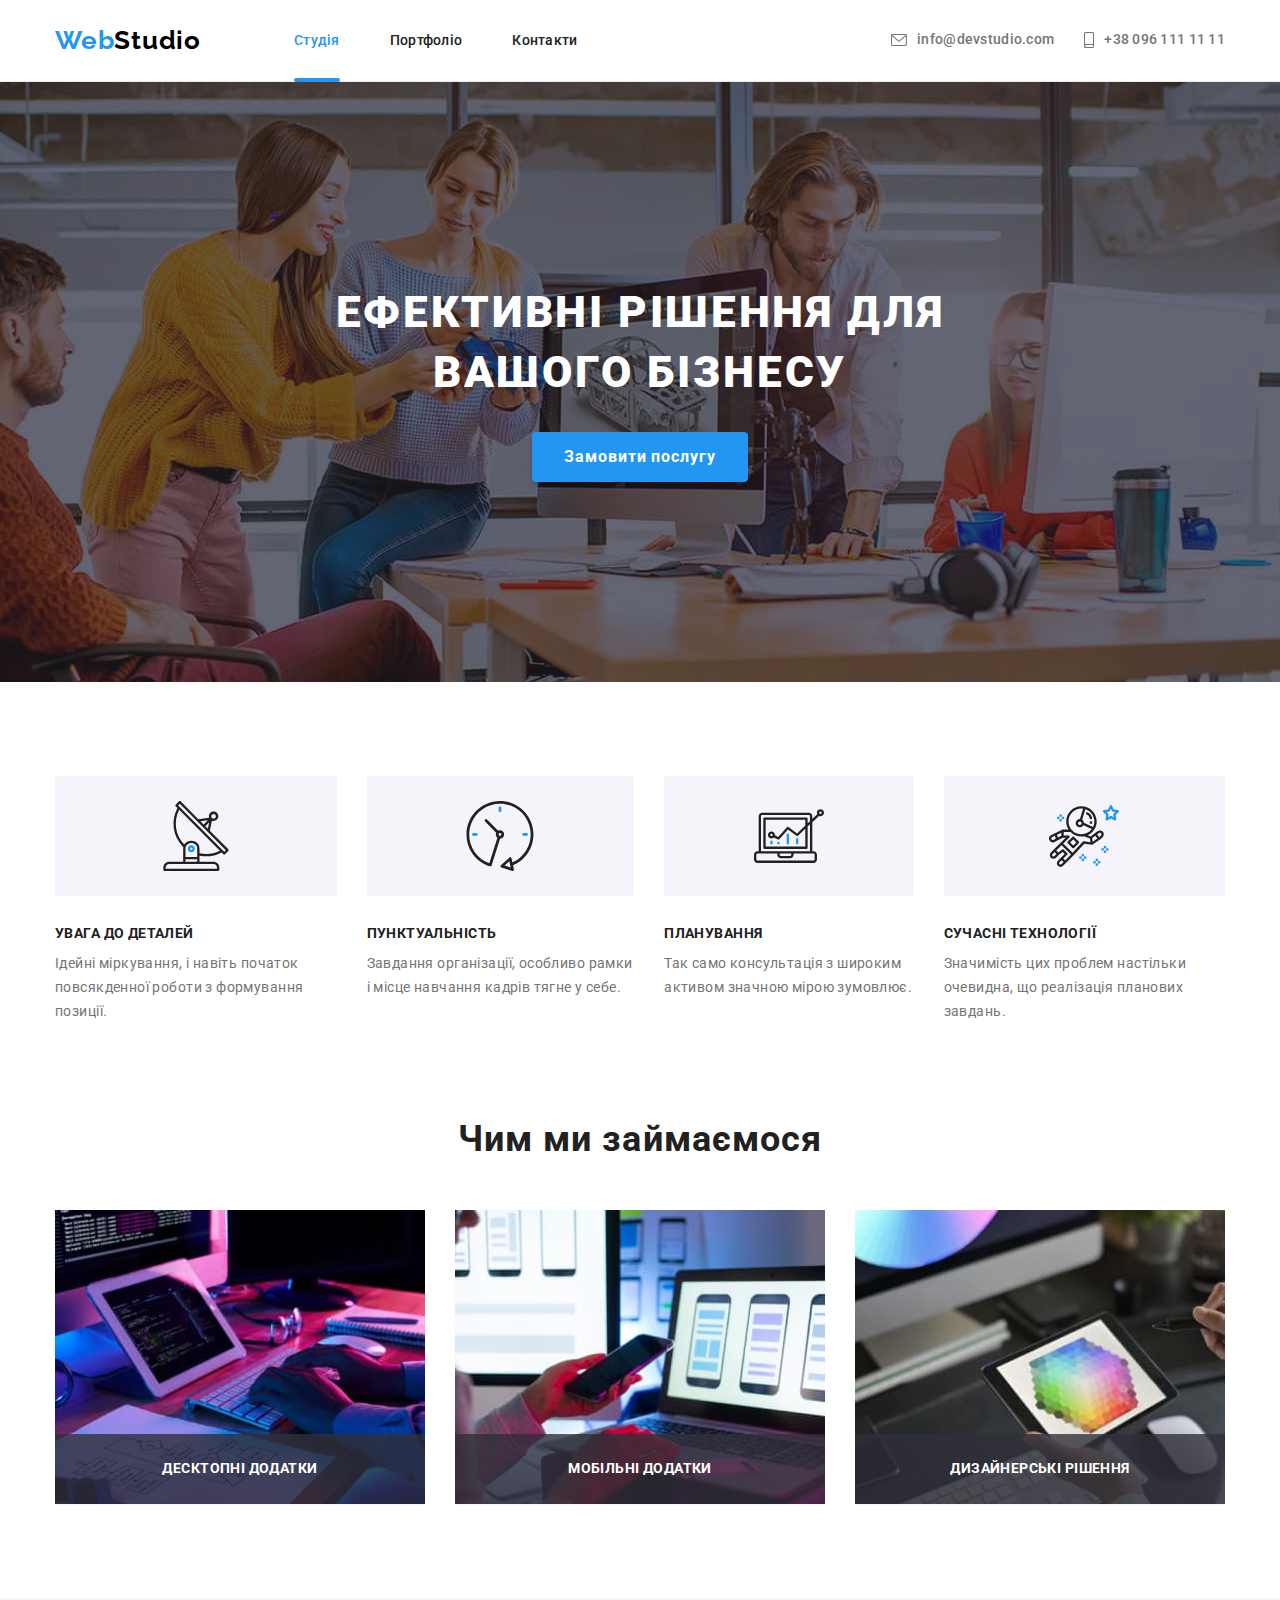
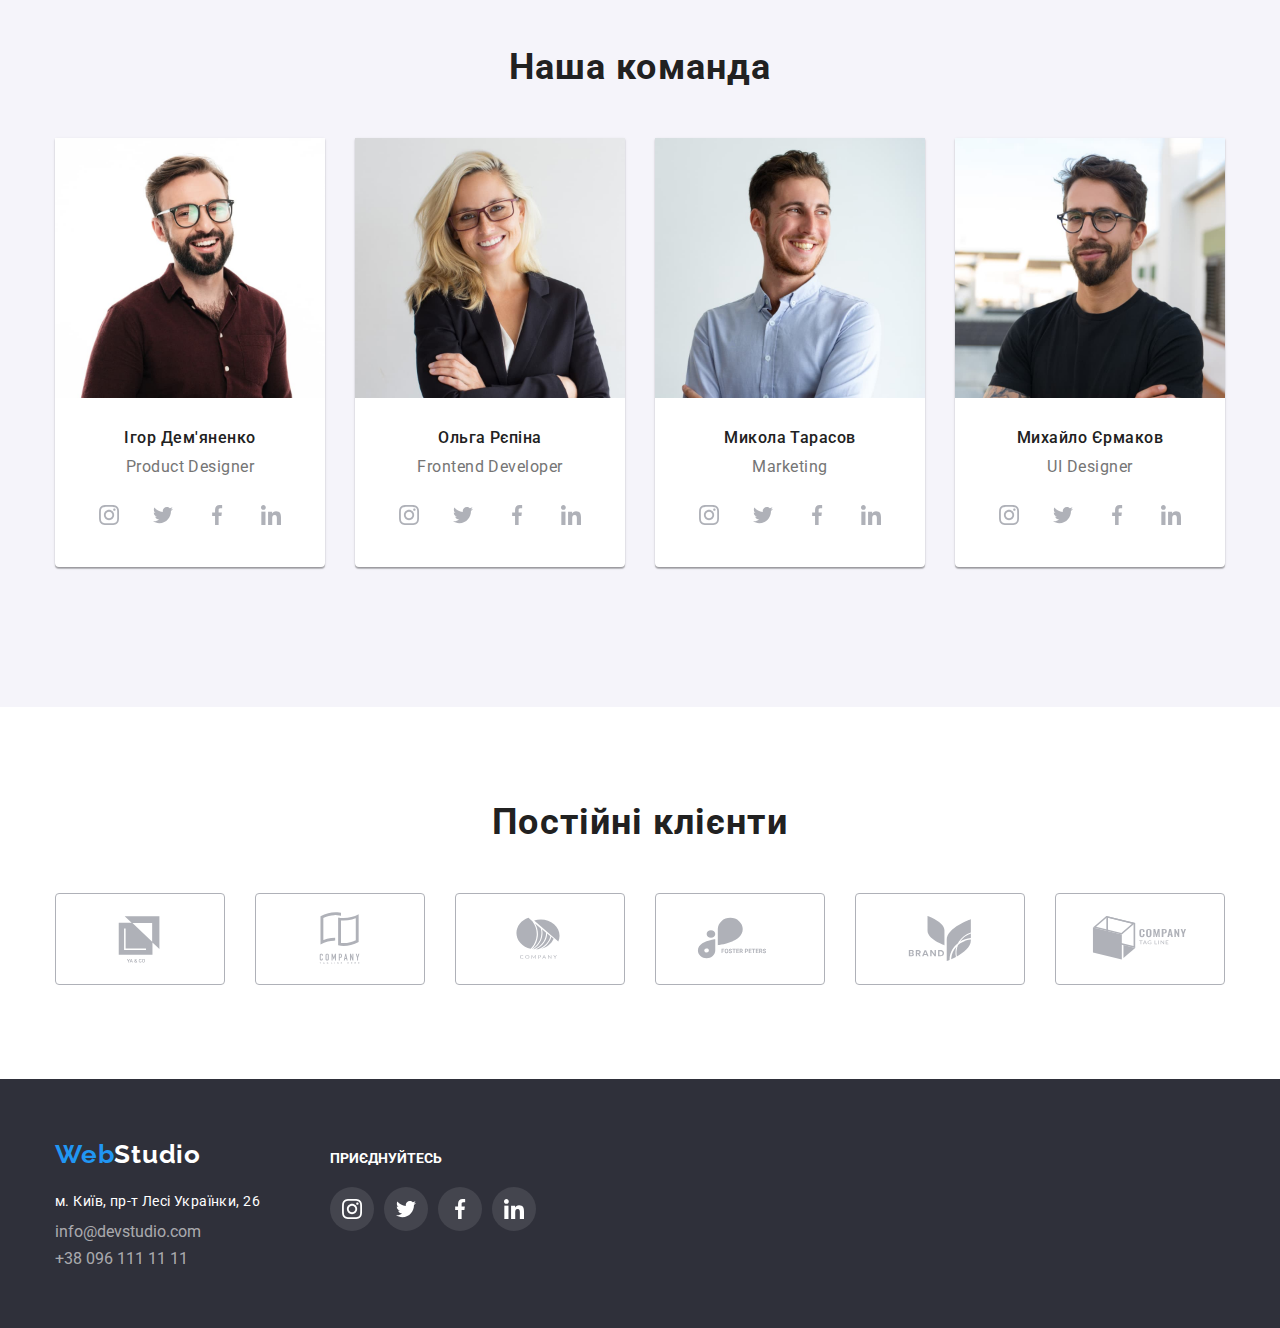
==== commit c54c79ca: "Первый вариант ДЗ-5" ====
--- a/index.html
+++ b/index.html
@@ -23,24 +23,28 @@
     <header class="header section">
       <div class="container div-header">
         <nav class="navigaition">
-          <a class="logo logo-header link" href="./index.html"
+          <a class="logo logo-header link transition" href="./index.html"
             ><span class="logo-accent">Web</span>Studio</a
           >
           <ul class="menu list">
             <li class="menu-list">
-              <a class="menu-link link-text link-accent link current" href="./index.html">Студія</a>
+              <a class="menu-link link-text link-accent transition link current" href="./index.html"
+                >Студія</a
+              >
             </li>
             <li class="menu-list">
-              <a class="menu-link link-text link-accent link" href="./portfolio.html">Портфоліо</a>
+              <a class="menu-link link-text link-accent transition link" href="./portfolio.html"
+                >Портфоліо</a
+              >
             </li>
             <li class="menu-list">
-              <a class="menu-link link-text link-accent link" href="">Контакти</a>
+              <a class="menu-link link-text link-accent transition link" href="">Контакти</a>
             </li>
           </ul>
         </nav>
         <ul class="header-list list">
           <li header-item>
-            <a class="mailto link-text link-accent link" href="mailto:info@devstudio.com"
+            <a class="mailto link-text link-accent transition link" href="mailto:info@devstudio.com"
               ><svg
                 aria-label="Іконка почтової скриньки"
                 class="mailto-icon"
@@ -52,7 +56,9 @@
             >
           </li>
           <li header-item>
-            <a class="contact-phone-number link-text link-accent link" href="tel:+380961111111"
+            <a
+              class="contact-phone-number link-text link-accent transition link"
+              href="tel:+380961111111"
               ><svg aria-label="Шконка телефон" class="phone-icon" width="10px" height="16px">
                 <use href="./images/sprite.svg#icon-smartphone"></use></svg
               >+38 096 111 11 11</a
@@ -65,7 +71,9 @@
     <section class="hero section">
       <div class="container">
         <h1 class="hero-title transform">Ефективні рішення для вашого бізнесу</h1>
-        <button type="button" class="button button-primary">Замовити послугу</button>
+        <button type="button" class="button button-primary transition-btn" data-modal-open>
+          Замовити послугу
+        </button>
       </div>
     </section>
 
@@ -195,11 +203,11 @@
             <p class="team-item-text" lang="en">Product Designer</p>
             <ul class="team-social-list list">
               <li class="team-social-item">
-                <a class="team-social-link link" href="https://www.instagram.com/">
+                <a class="team-social-link transition link" href="https://www.instagram.com/">
                   <svg
                     lang="en"
                     aria-label="icon instagram"
-                    class="team-social-icon"
+                    class="team-social-icon transition"
                     width="20"
                     height="20"
                   >
@@ -209,7 +217,7 @@
               </li>
               <li class="team-social-item">
                 <a
-                  class="team-social-link link"
+                  class="team-social-link transition link"
                   href="https://twitter.com/
 "
                 >
@@ -226,7 +234,7 @@
 
               <li class="team-social-item">
                 <a
-                  class="team-social-link link"
+                  class="team-social-link transition link"
                   href="https://www.facebook.com/
 "
                   ><svg lang="en" aria-label="" class="team-social-icon" width="20" height="20">
@@ -235,7 +243,7 @@
               </li>
               <li class="team-social-item">
                 <a
-                  class="team-social-link link"
+                  class="team-social-link transition link"
                   href="https://www.linkedin.com/
 "
                   ><svg
@@ -251,6 +259,7 @@
               </li>
             </ul>
           </li>
+
           <li class="team-item">
             <img
               class="team-img"
@@ -263,7 +272,7 @@
             <p class="team-item-text" lang="en">Frontend Developer</p>
             <ul class="team-social-list list">
               <li class="team-social-item">
-                <a class="team-social-link link" href="https://www.instagram.com/">
+                <a class="team-social-link transition link" href="https://www.instagram.com/">
                   <svg
                     lang="en"
                     aria-label="icon instagram"
@@ -277,7 +286,7 @@
               </li>
               <li class="team-social-item">
                 <a
-                  class="team-social-link link"
+                  class="team-social-link transition link"
                   href="https://twitter.com/
 "
                 >
@@ -294,7 +303,7 @@
 
               <li class="team-social-item">
                 <a
-                  class="team-social-link link"
+                  class="team-social-link transition link"
                   href="https://www.facebook.com/
 "
                   ><svg lang="en" aria-label="" class="team-social-icon" width="20" height="20">
@@ -303,7 +312,7 @@
               </li>
               <li class="team-social-item">
                 <a
-                  class="team-social-link link"
+                  class="team-social-link transition link"
                   href="https://www.linkedin.com/
 "
                   ><svg
@@ -319,6 +328,7 @@
               </li>
             </ul>
           </li>
+
           <li class="team-item">
             <img
               class="team-img"
@@ -331,7 +341,7 @@
             <p class="team-item-text" lang="en">Marketing</p>
             <ul class="team-social-list list">
               <li class="team-social-item">
-                <a class="team-social-link link" href="https://www.instagram.com/">
+                <a class="team-social-link transition link" href="https://www.instagram.com/">
                   <svg
                     lang="en"
                     aria-label="icon instagram"
@@ -345,7 +355,7 @@
               </li>
               <li class="team-social-item">
                 <a
-                  class="team-social-link link"
+                  class="team-social-link transition link"
                   href="https://twitter.com/
 "
                 >
@@ -362,7 +372,7 @@
 
               <li class="team-social-item">
                 <a
-                  class="team-social-link link"
+                  class="team-social-link transition link"
                   href="https://www.facebook.com/
 "
                   ><svg lang="en" aria-label="" class="team-social-icon" width="20" height="20">
@@ -371,7 +381,7 @@
               </li>
               <li class="team-social-item">
                 <a
-                  class="team-social-link link"
+                  class="team-social-link transition link"
                   href="https://www.linkedin.com/
 "
                   ><svg
@@ -399,7 +409,7 @@
             <p class="team-item-text" lang="en">UI Designer</p>
             <ul class="team-social-list list">
               <li class="team-social-item">
-                <a class="team-social-link link" href="https://www.instagram.com/">
+                <a class="team-social-link transition link" href="https://www.instagram.com/">
                   <svg
                     lang="en"
                     aria-label="icon instagram"
@@ -413,7 +423,7 @@
               </li>
               <li class="team-social-item">
                 <a
-                  class="team-social-link link"
+                  class="team-social-link transition link"
                   href="https://twitter.com/
 "
                 >
@@ -430,7 +440,7 @@
 
               <li class="team-social-item">
                 <a
-                  class="team-social-link link"
+                  class="team-social-link transition link"
                   href="https://www.facebook.com/
 "
                   ><svg lang="en" aria-label="" class="team-social-icon" width="20" height="20">
@@ -439,7 +449,7 @@
               </li>
               <li class="team-social-item">
                 <a
-                  class="team-social-link link"
+                  class="team-social-link transition link"
                   href="https://www.linkedin.com/
 "
                   ><svg
@@ -464,41 +474,71 @@
         <h2 class="client-title title">Постійні клієнти</h2>
         <ul class="client-list list">
           <li class="client-item">
-            <a class="client-link" href=""
-              ><svg aria-label="Логотип компанії" class="client-link-icon" width="106" height="60">
+            <a class="client-link transition" href=""
+              ><svg
+                aria-label="Логотип компанії"
+                class="client-link-icon transition"
+                width="106"
+                height="60"
+              >
                 <use href="./images/sprite.svg#icon-logo1"></use>
               </svg>
             </a>
           </li>
           <li class="client-item">
-            <a class="client-link" href=""
-              ><svg aria-label="Логотип компанії" class="client-link-icon" width="106" height="60">
+            <a class="client-link transition" href=""
+              ><svg
+                aria-label="Логотип компанії"
+                class="client-link-icon transition"
+                width="106"
+                height="60"
+              >
                 <use href="./images/sprite.svg#icon-Logo2"></use>
               </svg>
             </a>
           </li>
           <li class="client-item">
-            <a class="client-link" href=""
-              ><svg aria-label="Логотип компанії" class="client-link-icon" width="106" height="60">
+            <a class="client-link transition" href=""
+              ><svg
+                aria-label="Логотип компанії"
+                class="client-link-icon transition"
+                width="106"
+                height="60"
+              >
                 <use href="./images/sprite.svg#icon-Logo3"></use>
               </svg>
             </a>
           </li>
           <li class="client-item">
-            <a class="client-link" href=""
-              ><svg aria-label="Логотип компанії" class="client-link-icon" width="106" height="60">
+            <a class="client-link transition" href=""
+              ><svg
+                aria-label="Логотип компанії"
+                class="client-link-icon transition"
+                width="106"
+                height="60"
+              >
                 <use href="./images/sprite.svg#icon-Logo4"></use></svg
             ></a>
           </li>
           <li class="client-item">
-            <a class="client-link" href=""
-              ><svg aria-label="Логотип компанії" class="client-link-icon" width="106" height="60">
+            <a class="client-link transition" href=""
+              ><svg
+                aria-label="Логотип компанії"
+                class="client-link-icon transition"
+                width="106"
+                height="60"
+              >
                 <use href="./images/sprite.svg#icon-Logo5"></use></svg
             ></a>
           </li>
           <li class="client-item">
-            <a class="client-link" href=""
-              ><svg aria-label="Логотип компанії" class="client-link-icon" width="106" height="60">
+            <a class="client-link transition" href=""
+              ><svg
+                aria-label="Логотип компанії"
+                class="client-link-icon transition"
+                width="106"
+                height="60"
+              >
                 <use href="./images/sprite.svg#icon-Logo6"></use></svg
             ></a>
           </li>
@@ -509,22 +549,26 @@
     <footer class="footer section">
       <div class="container footer-div">
         <div class="footer-address-div">
-          <a class="logo logo-footer link" href="./index.html"
+          <a class="logo logo-footer transition link" href="./index.html"
             ><span class="logo-accent">Web</span>Studio</a
           >
           <address class="address">
             <ul class="address-list list">
               <li class="address-item">
-                <a class="address-link link-accent link" href="">м. Київ, пр-т Лесі Українки, 26</a>
+                <a class="address-link link-accent transition link" href=""
+                  >м. Київ, пр-т Лесі Українки, 26</a
+                >
               </li>
               <li class="address-item">
-                <a class="mailto mailto-footer link-accent link" href="mailto:info@devstudio.com"
+                <a
+                  class="mailto mailto-footer link-accent transition link"
+                  href="mailto:info@devstudio.com"
                   >info@devstudio.com</a
                 >
               </li>
               <li class="address-item">
                 <a
-                  class="contact-phone-number phone-footer link-accent link"
+                  class="contact-phone-number phone-footer link-accent transition link"
                   href="tel:+380961111111"
                   >+38 096 111 11 11</a
                 >
@@ -538,7 +582,7 @@
           <ul class="footer-icon-list list">
             <li class="footer-icon-item">
               <a
-                class="footer-icon-link link"
+                class="footer-icon-link transition link"
                 href="https://www.instagram.com/
 "
                 ><svg
@@ -554,7 +598,7 @@
             </li>
             <li class="footer-icon-item">
               <a
-                class="footer-icon-link link"
+                class="footer-icon-link transition link"
                 href="https://twitter.com/
 "
                 ><svg
@@ -570,7 +614,7 @@
             </li>
             <li class="footer-icon-item">
               <a
-                class="footer-icon-link link"
+                class="footer-icon-link transition link"
                 href="https://www.facebook.com/
 "
                 ><svg lang="en" aria-label="" class="footer-icon" width="20" height="20">
@@ -580,7 +624,7 @@
             </li>
             <li class="footer-icon-item">
               <a
-                class="footer-icon-link link"
+                class="footer-icon-link transition link"
                 href="https://www.linkedin.com/
 "
                 ><svg
@@ -598,5 +642,17 @@
         </div>
       </div>
     </footer>
+
+    <div class="backdrop is-hidden" data-modal>
+      <div class="modal">
+        <button type="button" class="modal-close-btn" data-modal-close>
+          <svg aria-label="Запкриваюча кнопка" class="icon-close" width="18" height="18">
+            <use href="./images/sprite.svg#icon-close"></use>
+          </svg>
+        </button>
+      </div>
+    </div>
+
+    <script src="./js/modal.js"></script>
   </body>
 </html>
--- a/css/styles.css
+++ b/css/styles.css
@@ -29,7 +29,7 @@
 
 .link {
     text-decoration: none;
-}
+}    
 
 .visually-hidden {
     position: absolute;
@@ -100,13 +100,18 @@
     text-transform: uppercase;
 }
 
+
+
 /* --- hover-focus  --- */
 .link-accent:hover,
 .link-accent:focus {
     color: var(--accent-color);
     fill: var(--accent-color);
 }
-
+.link-accent{
+    transition: color 250ms cubic-bezier(0.4, 0, 0.2, 1) 0ms;
+
+}
 
 /*====================   HEADER   ==================== */
 .header {
@@ -123,6 +128,8 @@
     font-size: 26px;
     line-height: 1.19;
     letter-spacing: 0.03em;
+    transition: color 250ms cubic-bezier(0.4, 0, 0.2, 1) 0ms;
+
 }
 
 .logo-header {
@@ -139,24 +146,29 @@
 
 /* ----   navigation   ----   */
 .menu-link {
-    color: var(--primary-color);
-}
+    color: var(--primary-color);    
+}
+
 
 /* ----------------------------- */
 .div-header {
     display: flex;
     justify-content: space-between;
+    align-items: center;
 }
 
 .navigaition {
     display: flex;
+    align-items: center;
 
 }
 
 .menu {
+    
     display: flex;
     align-items: center;
     column-gap: 50px;
+
 }
 
 .header-list {
@@ -180,6 +192,21 @@
 
 .current {
     color: var(--accent-color);
+}
+
+/* ----- декоративный элемент  ----- */
+.menu-list{
+    position: relative;
+}
+.menu-link.current::after{
+    position: absolute;    
+    content: '';
+    display: block;
+    width: 100%;
+    height: 4px;
+    background: #2196F3;
+    border-radius: 2px;
+    margin-top: 28px;      
 }
 
 /* ===============  HERO   =========== */
@@ -221,6 +248,7 @@
     text-align: center;
     border: none;
     border-radius: 4px;
+    transition: background-color 250ms cubic-bezier(0.4, 0, 0.2, 1) 0ms;
 }
 
 .button-primary {
@@ -234,6 +262,7 @@
     width: 216px;
     height: 50px;
     box-shadow: 0px 4px 4px rgba(0, 0, 0, 0.15);
+    transition-property: background-color;
 }
 
 .button-secondary {
@@ -243,6 +272,9 @@
     line-height: 1.6;
     letter-spacing: 0.03em;
     padding: 6px 22px;  
+    transition-property: color, background-color, box-shadow;
+    transition: color 250ms cubic-bezier(0.4, 0, 0.2, 1) 0ms;
+    transition: box-shadow 250ms cubic-bezier(0.4, 0, 0.2, 1) 0ms;
     
 }
 
@@ -396,13 +428,18 @@
     height: 44px;
     border-radius: 50%;
     background-color: var(--secondary-color-w);
-    /* transition:cubic-bezier(0.4, 0, 0.2, 1); */
-
+    transition-property: background-color;
+    transition: background-color 250ms cubic-bezier(0.4, 0, 0.2, 1) 0ms;
+
+
+    
 }
 
 .team-social-icon {
     color: #AFB1B8;   
     fill: currentColor;
+    transition-property: fill;
+    transition: fill 250ms cubic-bezier(0.4, 0, 0.2, 1) 0ms;
 
 }
 
@@ -436,10 +473,15 @@
     height: 92px;
     border: 1px solid #AFB1B8;
     border-radius: 4px;
-}
+    transition-property: border;
+    transition: border-color 250ms cubic-bezier(0.4, 0, 0.2, 1) 0ms;
+}        
+    
 
 .client-link-icon {
     fill: #afb1b8;
+    transition-property: fill;
+    transition: fill 250ms cubic-bezier(0.4, 0, 0.2, 1) 0ms;
 
 }
 
@@ -530,6 +572,8 @@
     height: 44px;
     border-radius: 50%;
     background-color: rgba(255, 255, 255, 0.1);
+    transition-property: background-color;
+    transition: background-color 250ms cubic-bezier(0.4, 0, 0.2, 1) 0ms;
 }
 
 .footer-icon-link:hover,
@@ -618,4 +662,58 @@
     transform: translateY(0%);
 }
 
+/* //////////////////////////////////////////// */
+/* ------------  фон  --------------- */
+.backdrop{
+    position: fixed;
+    top: 0;
+    left: 0;
+    z-index: 100;
+    width: 100%;
+    height: 100%;
+    background-color: rgba(0, 0, 0, 0.2);
+
+    /* opacity: 1;
+    visibility: visible;    
+    pointer-events: auto; */
+
+    transition: opasity 250ms ease, visibility 250ms ease;
+
+    
+
+}
+/* -------------  модальное окно  ----------------- */
+.modal{
+    position: absolute;
+    top: 50%;
+    left: 50%;
+    transform: translate(-50%, -50%);
+    width: 528px;
+    height: 581px;
+    background-color: var(--secondary-color-w);
+}
+/* -------------  кнопка  ---------------------------- */
+.modal-close-btn{
+    position: absolute;
+    top: 8px;
+    right: 8px;
+    
+    display: flex;
+    align-items: center;
+    justify-content: center;
+
+    background-color: var(--secondary-color-w);
+    border: 1px solid rgba(0, 0, 0, 0.1);
+    border-radius: 50%;
+    padding: 0;
+}
+.backdrop.is-hidden{
+    opacity: 0;
+    visibility: hidden;    
+    pointer-events: none;
+    
+}
+
+
+
  
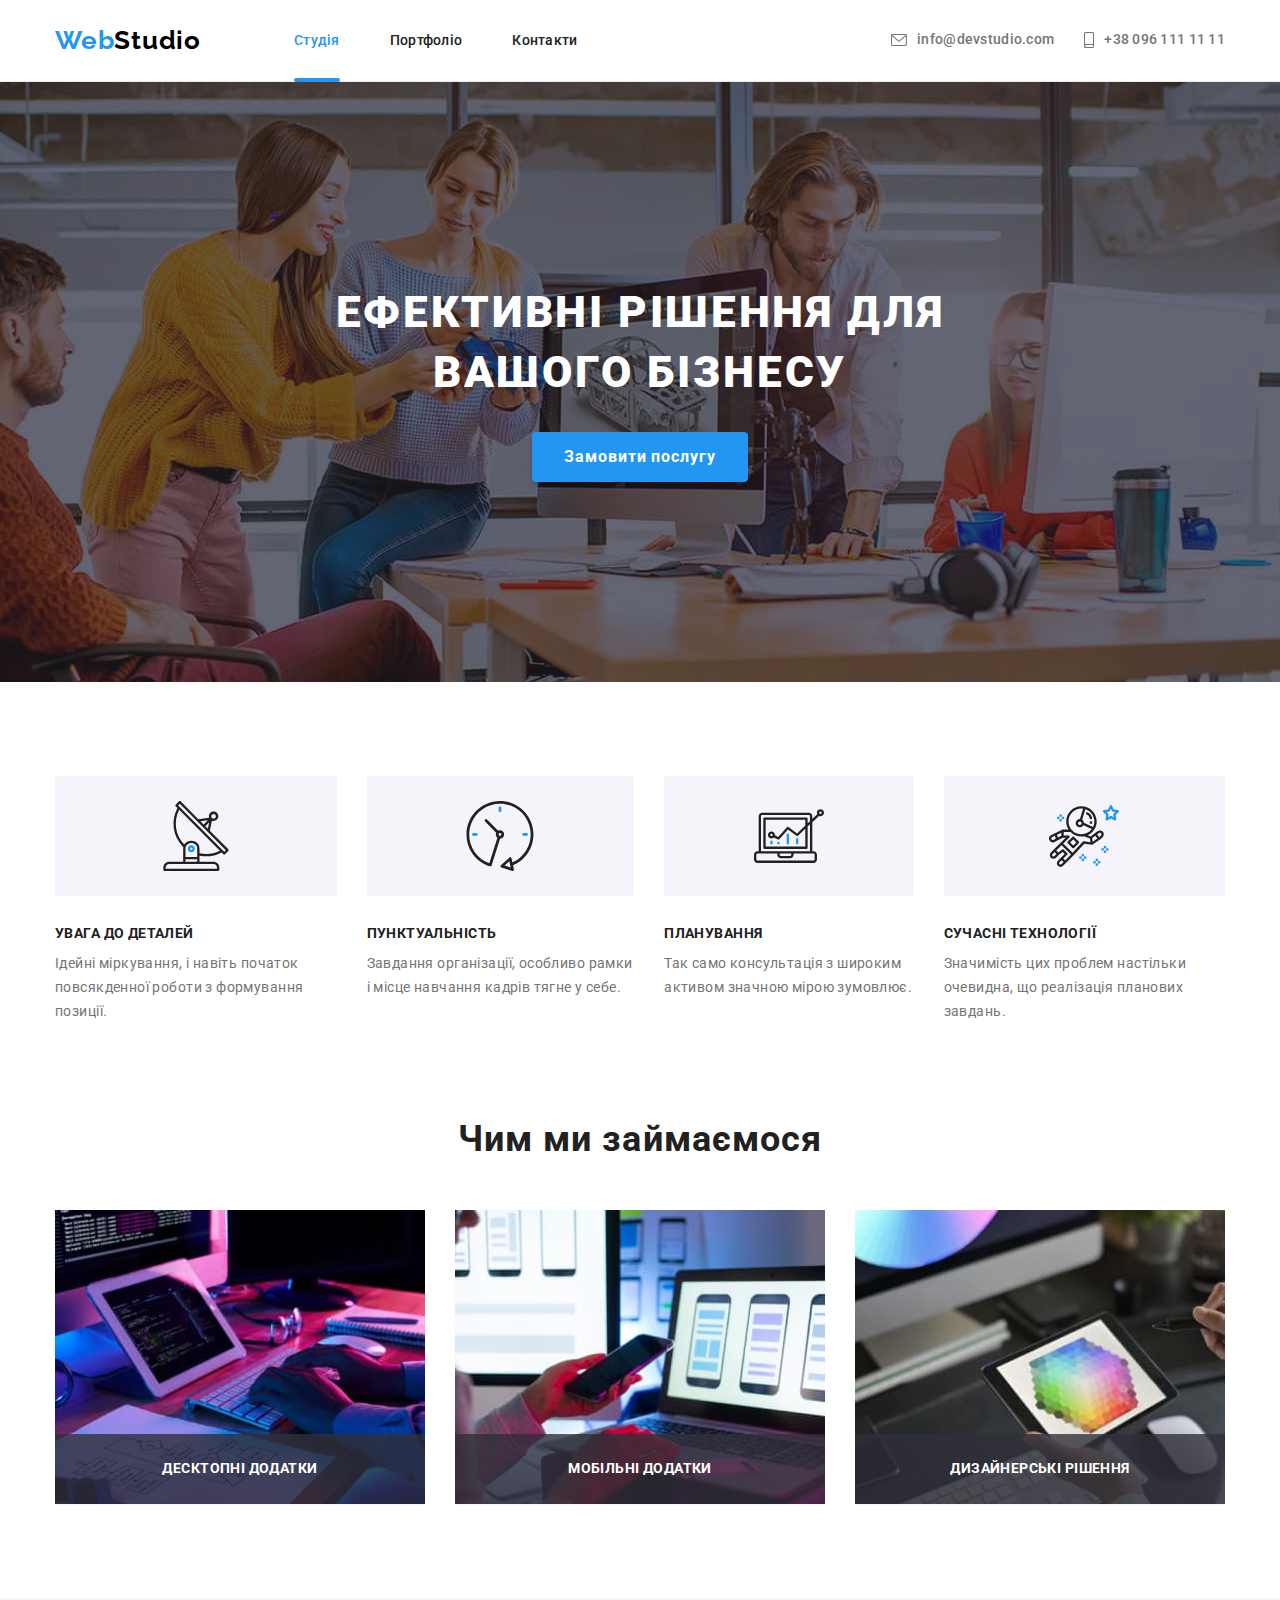
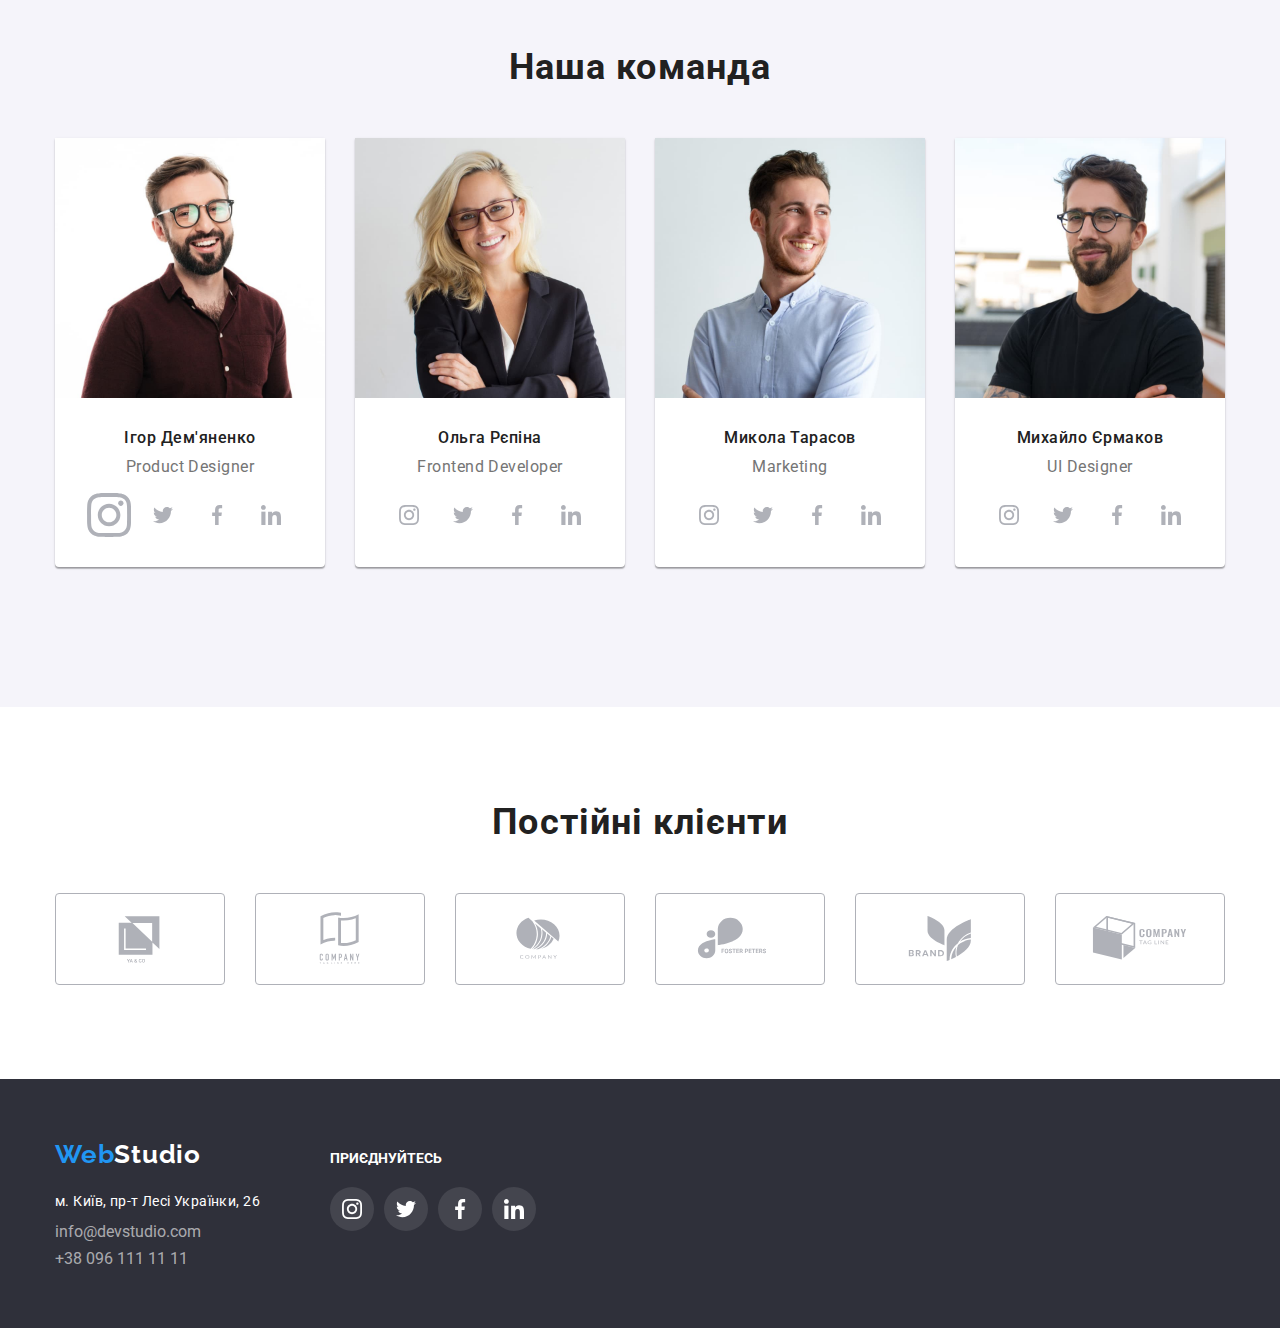
==== commit b61f85a1: "Добавляет подчищенный код" ====
--- a/index.html
+++ b/index.html
@@ -23,28 +23,24 @@
     <header class="header section">
       <div class="container div-header">
         <nav class="navigaition">
-          <a class="logo logo-header link transition" href="./index.html"
+          <a class="logo logo-header link" href="./index.html"
             ><span class="logo-accent">Web</span>Studio</a
           >
           <ul class="menu list">
             <li class="menu-list">
-              <a class="menu-link link-text link-accent transition link current" href="./index.html"
-                >Студія</a
-              >
+              <a class="menu-link link-text link-accent link current" href="./index.html">Студія</a>
             </li>
             <li class="menu-list">
-              <a class="menu-link link-text link-accent transition link" href="./portfolio.html"
-                >Портфоліо</a
-              >
+              <a class="menu-link link-text link-accent link" href="./portfolio.html">Портфоліо</a>
             </li>
             <li class="menu-list">
-              <a class="menu-link link-text link-accent transition link" href="">Контакти</a>
+              <a class="menu-link link-text link-accent link" href="">Контакти</a>
             </li>
           </ul>
         </nav>
         <ul class="header-list list">
           <li header-item>
-            <a class="mailto link-text link-accent transition link" href="mailto:info@devstudio.com"
+            <a class="mailto link-text link-accent link" href="mailto:info@devstudio.com"
               ><svg
                 aria-label="Іконка почтової скриньки"
                 class="mailto-icon"
@@ -56,9 +52,7 @@
             >
           </li>
           <li header-item>
-            <a
-              class="contact-phone-number link-text link-accent transition link"
-              href="tel:+380961111111"
+            <a class="contact-phone-number link-text link-accent link" href="tel:+380961111111"
               ><svg aria-label="Шконка телефон" class="phone-icon" width="10px" height="16px">
                 <use href="./images/sprite.svg#icon-smartphone"></use></svg
               >+38 096 111 11 11</a
@@ -71,7 +65,7 @@
     <section class="hero section">
       <div class="container">
         <h1 class="hero-title transform">Ефективні рішення для вашого бізнесу</h1>
-        <button type="button" class="button button-primary transition-btn" data-modal-open>
+        <button type="button" class="button button-primary " data-modal-open>
           Замовити послугу
         </button>
       </div>
@@ -203,12 +197,11 @@
             <p class="team-item-text" lang="en">Product Designer</p>
             <ul class="team-social-list list">
               <li class="team-social-item">
-                <a class="team-social-link transition link" href="https://www.instagram.com/">
+                <a class="team-social-link  link" href="https://www.instagram.com/">
                   <svg
                     lang="en"
                     aria-label="icon instagram"
-                    class="team-social-icon transition"
-                    width="20"
+                    class="team-social-icon 
                     height="20"
                   >
                     <use href="./images/sprite.svg#icon-instagram"></use>
@@ -217,7 +210,7 @@
               </li>
               <li class="team-social-item">
                 <a
-                  class="team-social-link transition link"
+                  class="team-social-link  link"
                   href="https://twitter.com/
 "
                 >
@@ -234,7 +227,7 @@
 
               <li class="team-social-item">
                 <a
-                  class="team-social-link transition link"
+                  class="team-social-link  link"
                   href="https://www.facebook.com/
 "
                   ><svg lang="en" aria-label="" class="team-social-icon" width="20" height="20">
@@ -243,7 +236,7 @@
               </li>
               <li class="team-social-item">
                 <a
-                  class="team-social-link transition link"
+                  class="team-social-link  link"
                   href="https://www.linkedin.com/
 "
                   ><svg
@@ -272,7 +265,7 @@
             <p class="team-item-text" lang="en">Frontend Developer</p>
             <ul class="team-social-list list">
               <li class="team-social-item">
-                <a class="team-social-link transition link" href="https://www.instagram.com/">
+                <a class="team-social-link  link" href="https://www.instagram.com/">
                   <svg
                     lang="en"
                     aria-label="icon instagram"
@@ -286,7 +279,7 @@
               </li>
               <li class="team-social-item">
                 <a
-                  class="team-social-link transition link"
+                  class="team-social-link  link"
                   href="https://twitter.com/
 "
                 >
@@ -303,7 +296,7 @@
 
               <li class="team-social-item">
                 <a
-                  class="team-social-link transition link"
+                  class="team-social-link  link"
                   href="https://www.facebook.com/
 "
                   ><svg lang="en" aria-label="" class="team-social-icon" width="20" height="20">
@@ -312,7 +305,7 @@
               </li>
               <li class="team-social-item">
                 <a
-                  class="team-social-link transition link"
+                  class="team-social-link  link"
                   href="https://www.linkedin.com/
 "
                   ><svg
@@ -341,7 +334,7 @@
             <p class="team-item-text" lang="en">Marketing</p>
             <ul class="team-social-list list">
               <li class="team-social-item">
-                <a class="team-social-link transition link" href="https://www.instagram.com/">
+                <a class="team-social-link  link" href="https://www.instagram.com/">
                   <svg
                     lang="en"
                     aria-label="icon instagram"
@@ -355,7 +348,7 @@
               </li>
               <li class="team-social-item">
                 <a
-                  class="team-social-link transition link"
+                  class="team-social-link  link"
                   href="https://twitter.com/
 "
                 >
@@ -372,7 +365,7 @@
 
               <li class="team-social-item">
                 <a
-                  class="team-social-link transition link"
+                  class="team-social-link  link"
                   href="https://www.facebook.com/
 "
                   ><svg lang="en" aria-label="" class="team-social-icon" width="20" height="20">
@@ -381,7 +374,7 @@
               </li>
               <li class="team-social-item">
                 <a
-                  class="team-social-link transition link"
+                  class="team-social-link  link"
                   href="https://www.linkedin.com/
 "
                   ><svg
@@ -409,7 +402,7 @@
             <p class="team-item-text" lang="en">UI Designer</p>
             <ul class="team-social-list list">
               <li class="team-social-item">
-                <a class="team-social-link transition link" href="https://www.instagram.com/">
+                <a class="team-social-link  link" href="https://www.instagram.com/">
                   <svg
                     lang="en"
                     aria-label="icon instagram"
@@ -423,7 +416,7 @@
               </li>
               <li class="team-social-item">
                 <a
-                  class="team-social-link transition link"
+                  class="team-social-link  link"
                   href="https://twitter.com/
 "
                 >
@@ -440,7 +433,7 @@
 
               <li class="team-social-item">
                 <a
-                  class="team-social-link transition link"
+                  class="team-social-link  link"
                   href="https://www.facebook.com/
 "
                   ><svg lang="en" aria-label="" class="team-social-icon" width="20" height="20">
@@ -449,7 +442,7 @@
               </li>
               <li class="team-social-item">
                 <a
-                  class="team-social-link transition link"
+                  class="team-social-link  link"
                   href="https://www.linkedin.com/
 "
                   ><svg
@@ -474,10 +467,10 @@
         <h2 class="client-title title">Постійні клієнти</h2>
         <ul class="client-list list">
           <li class="client-item">
-            <a class="client-link transition" href=""
+            <a class="client-link " href=""
               ><svg
                 aria-label="Логотип компанії"
-                class="client-link-icon transition"
+                class="client-link-icon "
                 width="106"
                 height="60"
               >
@@ -486,10 +479,10 @@
             </a>
           </li>
           <li class="client-item">
-            <a class="client-link transition" href=""
+            <a class="client-link " href=""
               ><svg
                 aria-label="Логотип компанії"
-                class="client-link-icon transition"
+                class="client-link-icon "
                 width="106"
                 height="60"
               >
@@ -498,10 +491,10 @@
             </a>
           </li>
           <li class="client-item">
-            <a class="client-link transition" href=""
+            <a class="client-link " href=""
               ><svg
                 aria-label="Логотип компанії"
-                class="client-link-icon transition"
+                class="client-link-icon "
                 width="106"
                 height="60"
               >
@@ -510,10 +503,10 @@
             </a>
           </li>
           <li class="client-item">
-            <a class="client-link transition" href=""
+            <a class="client-link " href=""
               ><svg
                 aria-label="Логотип компанії"
-                class="client-link-icon transition"
+                class="client-link-icon "
                 width="106"
                 height="60"
               >
@@ -521,10 +514,10 @@
             ></a>
           </li>
           <li class="client-item">
-            <a class="client-link transition" href=""
+            <a class="client-link " href=""
               ><svg
                 aria-label="Логотип компанії"
-                class="client-link-icon transition"
+                class="client-link-icon "
                 width="106"
                 height="60"
               >
@@ -532,10 +525,10 @@
             ></a>
           </li>
           <li class="client-item">
-            <a class="client-link transition" href=""
+            <a class="client-link " href=""
               ><svg
                 aria-label="Логотип компанії"
-                class="client-link-icon transition"
+                class="client-link-icon "
                 width="106"
                 height="60"
               >
@@ -549,26 +542,26 @@
     <footer class="footer section">
       <div class="container footer-div">
         <div class="footer-address-div">
-          <a class="logo logo-footer transition link" href="./index.html"
+          <a class="logo logo-footer  link" href="./index.html"
             ><span class="logo-accent">Web</span>Studio</a
           >
           <address class="address">
             <ul class="address-list list">
               <li class="address-item">
-                <a class="address-link link-accent transition link" href=""
+                <a class="address-link link-accent  link" href=""
                   >м. Київ, пр-т Лесі Українки, 26</a
                 >
               </li>
               <li class="address-item">
                 <a
-                  class="mailto mailto-footer link-accent transition link"
+                  class="mailto mailto-footer link-accent  link"
                   href="mailto:info@devstudio.com"
                   >info@devstudio.com</a
                 >
               </li>
               <li class="address-item">
                 <a
-                  class="contact-phone-number phone-footer link-accent transition link"
+                  class="contact-phone-number phone-footer link-accent  link"
                   href="tel:+380961111111"
                   >+38 096 111 11 11</a
                 >
@@ -582,7 +575,7 @@
           <ul class="footer-icon-list list">
             <li class="footer-icon-item">
               <a
-                class="footer-icon-link transition link"
+                class="footer-icon-link  link"
                 href="https://www.instagram.com/
 "
                 ><svg
@@ -598,7 +591,7 @@
             </li>
             <li class="footer-icon-item">
               <a
-                class="footer-icon-link transition link"
+                class="footer-icon-link  link"
                 href="https://twitter.com/
 "
                 ><svg
@@ -614,7 +607,7 @@
             </li>
             <li class="footer-icon-item">
               <a
-                class="footer-icon-link transition link"
+                class="footer-icon-link  link"
                 href="https://www.facebook.com/
 "
                 ><svg lang="en" aria-label="" class="footer-icon" width="20" height="20">
@@ -624,7 +617,7 @@
             </li>
             <li class="footer-icon-item">
               <a
-                class="footer-icon-link transition link"
+                class="footer-icon-link  link"
                 href="https://www.linkedin.com/
 "
                 ><svg
--- a/css/styles.css
+++ b/css/styles.css
@@ -655,7 +655,9 @@
     overflow: auto;
     padding: 63px 24px;
     transform: translateY(100%);
-    transition: transform 250ms linear;
+    transition: transform 250ms cubic-bezier(0.4, 0, 0.2, 1) 0ms;
+
+
 }
 .item-link:hover .overlay,
 .item-link:focus .overlay{
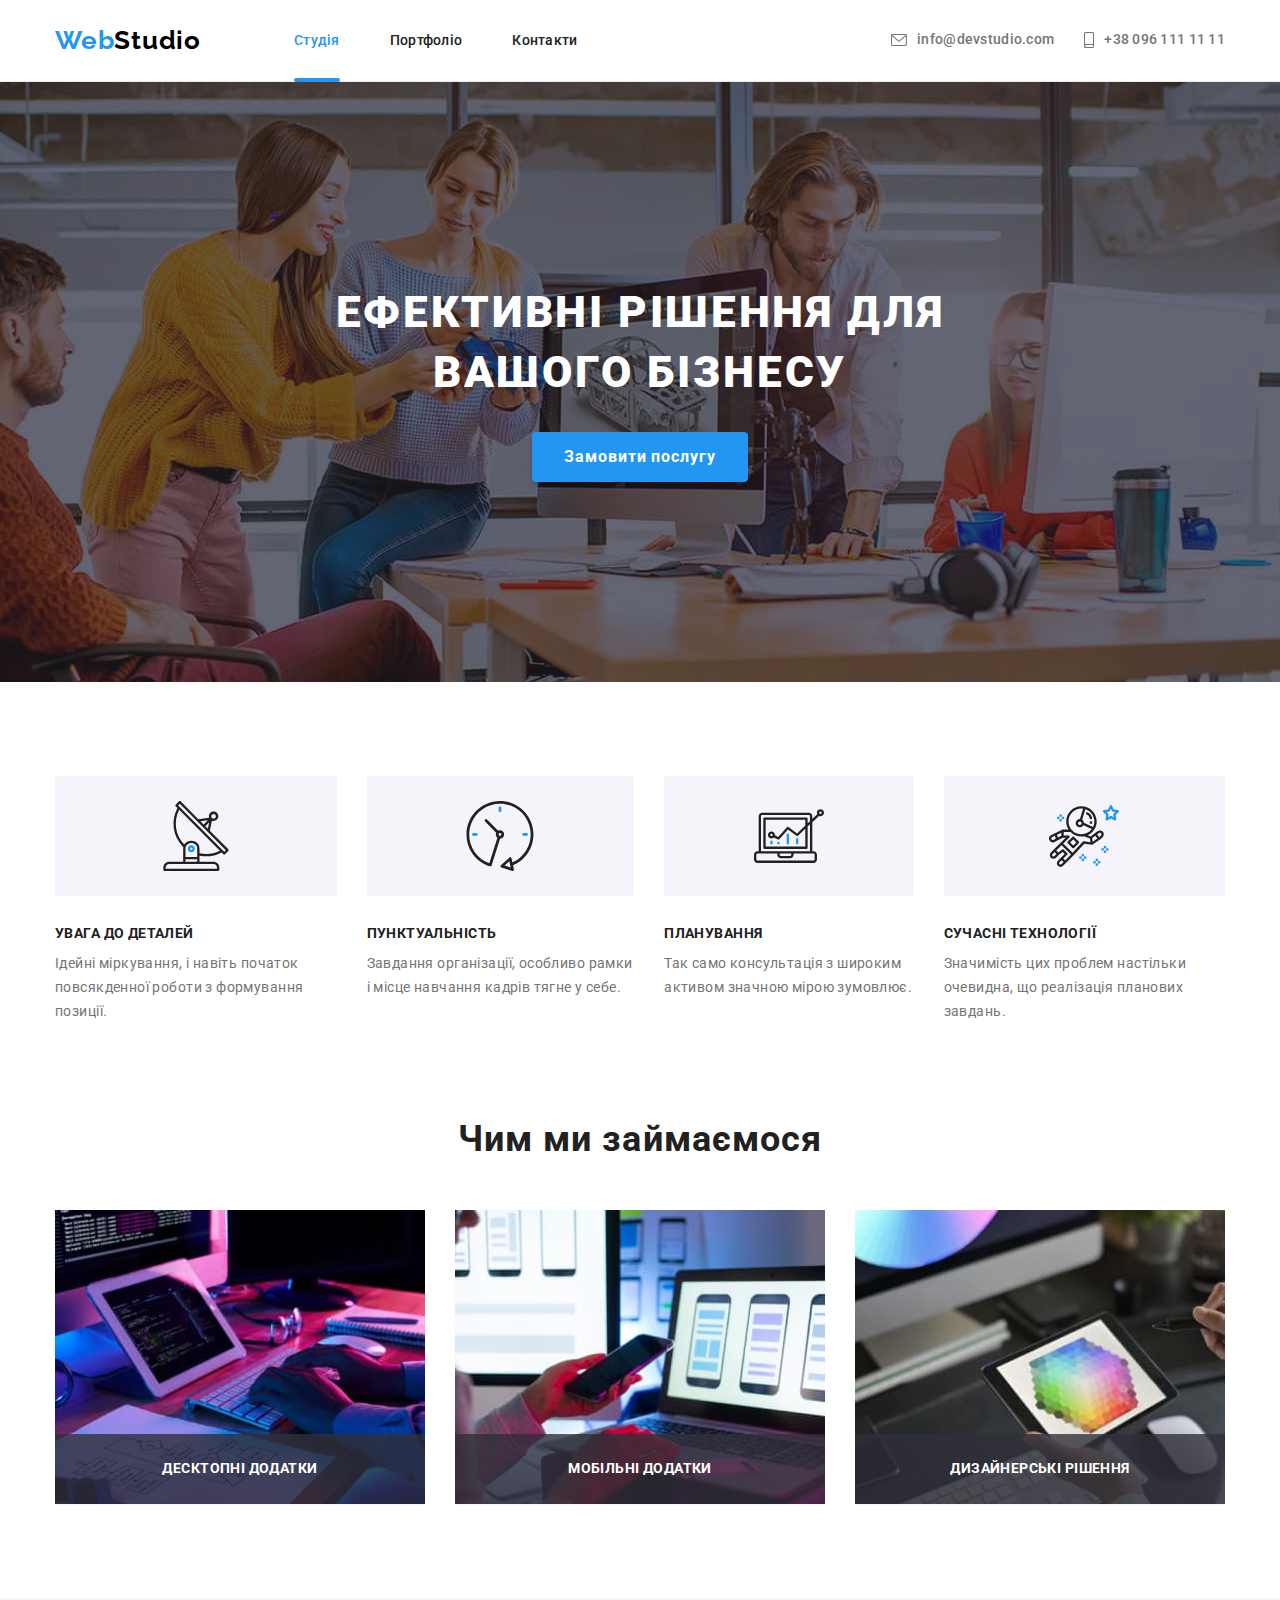
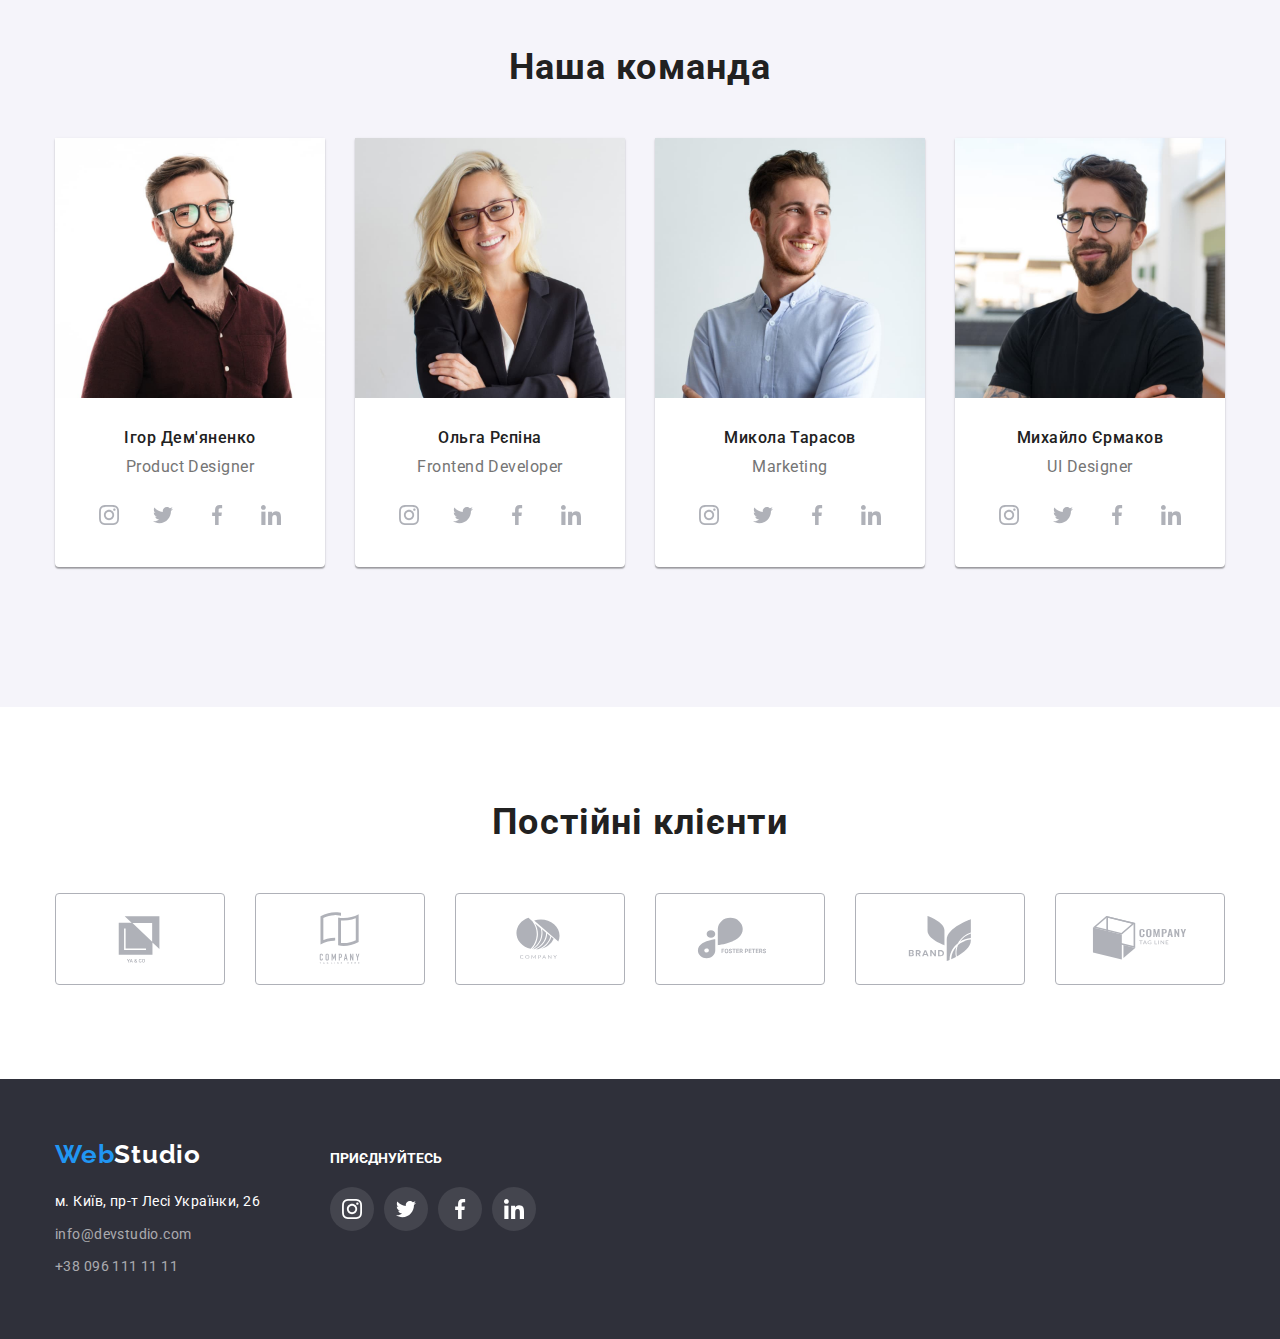
==== commit 6c881936: "Исправления по ДЗ-5" ====
--- a/index.html
+++ b/index.html
@@ -65,7 +65,7 @@
     <section class="hero section">
       <div class="container">
         <h1 class="hero-title transform">Ефективні рішення для вашого бізнесу</h1>
-        <button type="button" class="button button-primary " data-modal-open>
+        <button type="button" class="button button-primary" data-modal-open>
           Замовити послугу
         </button>
       </div>
@@ -197,11 +197,12 @@
             <p class="team-item-text" lang="en">Product Designer</p>
             <ul class="team-social-list list">
               <li class="team-social-item">
-                <a class="team-social-link  link" href="https://www.instagram.com/">
-                  <svg
-                    lang="en"
-                    aria-label="icon instagram"
-                    class="team-social-icon 
+                <a class="team-social-link link" href="https://www.instagram.com/">
+                  <svg
+                    lang="en"
+                    aria-label="icon twitter"
+                    class="team-social-icon"
+                    width="20"
                     height="20"
                   >
                     <use href="./images/sprite.svg#icon-instagram"></use>
@@ -210,7 +211,7 @@
               </li>
               <li class="team-social-item">
                 <a
-                  class="team-social-link  link"
+                  class="team-social-link link"
                   href="https://twitter.com/
 "
                 >
@@ -227,7 +228,7 @@
 
               <li class="team-social-item">
                 <a
-                  class="team-social-link  link"
+                  class="team-social-link link"
                   href="https://www.facebook.com/
 "
                   ><svg lang="en" aria-label="" class="team-social-icon" width="20" height="20">
@@ -236,7 +237,7 @@
               </li>
               <li class="team-social-item">
                 <a
-                  class="team-social-link  link"
+                  class="team-social-link link"
                   href="https://www.linkedin.com/
 "
                   ><svg
@@ -265,7 +266,7 @@
             <p class="team-item-text" lang="en">Frontend Developer</p>
             <ul class="team-social-list list">
               <li class="team-social-item">
-                <a class="team-social-link  link" href="https://www.instagram.com/">
+                <a class="team-social-link link" href="https://www.instagram.com/">
                   <svg
                     lang="en"
                     aria-label="icon instagram"
@@ -279,7 +280,7 @@
               </li>
               <li class="team-social-item">
                 <a
-                  class="team-social-link  link"
+                  class="team-social-link link"
                   href="https://twitter.com/
 "
                 >
@@ -296,7 +297,7 @@
 
               <li class="team-social-item">
                 <a
-                  class="team-social-link  link"
+                  class="team-social-link link"
                   href="https://www.facebook.com/
 "
                   ><svg lang="en" aria-label="" class="team-social-icon" width="20" height="20">
@@ -305,7 +306,7 @@
               </li>
               <li class="team-social-item">
                 <a
-                  class="team-social-link  link"
+                  class="team-social-link link"
                   href="https://www.linkedin.com/
 "
                   ><svg
@@ -334,7 +335,7 @@
             <p class="team-item-text" lang="en">Marketing</p>
             <ul class="team-social-list list">
               <li class="team-social-item">
-                <a class="team-social-link  link" href="https://www.instagram.com/">
+                <a class="team-social-link link" href="https://www.instagram.com/">
                   <svg
                     lang="en"
                     aria-label="icon instagram"
@@ -348,7 +349,7 @@
               </li>
               <li class="team-social-item">
                 <a
-                  class="team-social-link  link"
+                  class="team-social-link link"
                   href="https://twitter.com/
 "
                 >
@@ -365,7 +366,7 @@
 
               <li class="team-social-item">
                 <a
-                  class="team-social-link  link"
+                  class="team-social-link link"
                   href="https://www.facebook.com/
 "
                   ><svg lang="en" aria-label="" class="team-social-icon" width="20" height="20">
@@ -374,7 +375,7 @@
               </li>
               <li class="team-social-item">
                 <a
-                  class="team-social-link  link"
+                  class="team-social-link link"
                   href="https://www.linkedin.com/
 "
                   ><svg
@@ -402,7 +403,7 @@
             <p class="team-item-text" lang="en">UI Designer</p>
             <ul class="team-social-list list">
               <li class="team-social-item">
-                <a class="team-social-link  link" href="https://www.instagram.com/">
+                <a class="team-social-link link" href="https://www.instagram.com/">
                   <svg
                     lang="en"
                     aria-label="icon instagram"
@@ -416,7 +417,7 @@
               </li>
               <li class="team-social-item">
                 <a
-                  class="team-social-link  link"
+                  class="team-social-link link"
                   href="https://twitter.com/
 "
                 >
@@ -433,7 +434,7 @@
 
               <li class="team-social-item">
                 <a
-                  class="team-social-link  link"
+                  class="team-social-link link"
                   href="https://www.facebook.com/
 "
                   ><svg lang="en" aria-label="" class="team-social-icon" width="20" height="20">
@@ -442,7 +443,7 @@
               </li>
               <li class="team-social-item">
                 <a
-                  class="team-social-link  link"
+                  class="team-social-link link"
                   href="https://www.linkedin.com/
 "
                   ><svg
@@ -467,71 +468,41 @@
         <h2 class="client-title title">Постійні клієнти</h2>
         <ul class="client-list list">
           <li class="client-item">
-            <a class="client-link " href=""
-              ><svg
-                aria-label="Логотип компанії"
-                class="client-link-icon "
-                width="106"
-                height="60"
-              >
+            <a class="client-link" href=""
+              ><svg aria-label="Логотип компанії" class="client-link-icon" width="106" height="60">
                 <use href="./images/sprite.svg#icon-logo1"></use>
               </svg>
             </a>
           </li>
           <li class="client-item">
-            <a class="client-link " href=""
-              ><svg
-                aria-label="Логотип компанії"
-                class="client-link-icon "
-                width="106"
-                height="60"
-              >
+            <a class="client-link" href=""
+              ><svg aria-label="Логотип компанії" class="client-link-icon" width="106" height="60">
                 <use href="./images/sprite.svg#icon-Logo2"></use>
               </svg>
             </a>
           </li>
           <li class="client-item">
-            <a class="client-link " href=""
-              ><svg
-                aria-label="Логотип компанії"
-                class="client-link-icon "
-                width="106"
-                height="60"
-              >
+            <a class="client-link" href=""
+              ><svg aria-label="Логотип компанії" class="client-link-icon" width="106" height="60">
                 <use href="./images/sprite.svg#icon-Logo3"></use>
               </svg>
             </a>
           </li>
           <li class="client-item">
-            <a class="client-link " href=""
-              ><svg
-                aria-label="Логотип компанії"
-                class="client-link-icon "
-                width="106"
-                height="60"
-              >
+            <a class="client-link" href=""
+              ><svg aria-label="Логотип компанії" class="client-link-icon" width="106" height="60">
                 <use href="./images/sprite.svg#icon-Logo4"></use></svg
             ></a>
           </li>
           <li class="client-item">
-            <a class="client-link " href=""
-              ><svg
-                aria-label="Логотип компанії"
-                class="client-link-icon "
-                width="106"
-                height="60"
-              >
+            <a class="client-link" href=""
+              ><svg aria-label="Логотип компанії" class="client-link-icon" width="106" height="60">
                 <use href="./images/sprite.svg#icon-Logo5"></use></svg
             ></a>
           </li>
           <li class="client-item">
-            <a class="client-link " href=""
-              ><svg
-                aria-label="Логотип компанії"
-                class="client-link-icon "
-                width="106"
-                height="60"
-              >
+            <a class="client-link" href=""
+              ><svg aria-label="Логотип компанії" class="client-link-icon" width="106" height="60">
                 <use href="./images/sprite.svg#icon-Logo6"></use></svg
             ></a>
           </li>
@@ -542,26 +513,24 @@
     <footer class="footer section">
       <div class="container footer-div">
         <div class="footer-address-div">
-          <a class="logo logo-footer  link" href="./index.html"
+          <a class="logo logo-footer link" href="./index.html"
             ><span class="logo-accent">Web</span>Studio</a
           >
           <address class="address">
             <ul class="address-list list">
               <li class="address-item">
-                <a class="address-link link-accent  link" href=""
+                <a class="address-link footer-link-text link-accent link" href=""
                   >м. Київ, пр-т Лесі Українки, 26</a
                 >
               </li>
               <li class="address-item">
-                <a
-                  class="mailto mailto-footer link-accent  link"
-                  href="mailto:info@devstudio.com"
+                <a class="mailto footer-link-text link-accent link" href="mailto:info@devstudio.com"
                   >info@devstudio.com</a
                 >
               </li>
               <li class="address-item">
                 <a
-                  class="contact-phone-number phone-footer link-accent  link"
+                  class="contact-phone-number footer-link-text link-accent link"
                   href="tel:+380961111111"
                   >+38 096 111 11 11</a
                 >
@@ -575,7 +544,7 @@
           <ul class="footer-icon-list list">
             <li class="footer-icon-item">
               <a
-                class="footer-icon-link  link"
+                class="footer-icon-link link"
                 href="https://www.instagram.com/
 "
                 ><svg
@@ -591,7 +560,7 @@
             </li>
             <li class="footer-icon-item">
               <a
-                class="footer-icon-link  link"
+                class="footer-icon-link link"
                 href="https://twitter.com/
 "
                 ><svg
@@ -607,7 +576,7 @@
             </li>
             <li class="footer-icon-item">
               <a
-                class="footer-icon-link  link"
+                class="footer-icon-link link"
                 href="https://www.facebook.com/
 "
                 ><svg lang="en" aria-label="" class="footer-icon" width="20" height="20">
@@ -617,7 +586,7 @@
             </li>
             <li class="footer-icon-item">
               <a
-                class="footer-icon-link  link"
+                class="footer-icon-link link"
                 href="https://www.linkedin.com/
 "
                 ><svg
--- a/css/styles.css
+++ b/css/styles.css
@@ -88,6 +88,8 @@
     letter-spacing: 0.02em;
 }
 
+
+
 .title {
     font-size: 36px;
     line-height: 1.17;
@@ -109,7 +111,7 @@
     fill: var(--accent-color);
 }
 .link-accent{
-    transition: color 250ms cubic-bezier(0.4, 0, 0.2, 1) 0ms;
+    transition: color 250ms cubic-bezier(0.4, 0, 0.2, 1);
 
 }
 
@@ -248,7 +250,7 @@
     text-align: center;
     border: none;
     border-radius: 4px;
-    transition: background-color 250ms cubic-bezier(0.4, 0, 0.2, 1) 0ms;
+    transition: background-color 250ms cubic-bezier(0.4, 0, 0.2, 1);
 }
 
 .button-primary {
@@ -262,7 +264,6 @@
     width: 216px;
     height: 50px;
     box-shadow: 0px 4px 4px rgba(0, 0, 0, 0.15);
-    transition-property: background-color;
 }
 
 .button-secondary {
@@ -272,9 +273,7 @@
     line-height: 1.6;
     letter-spacing: 0.03em;
     padding: 6px 22px;  
-    transition-property: color, background-color, box-shadow;
-    transition: color 250ms cubic-bezier(0.4, 0, 0.2, 1) 0ms;
-    transition: box-shadow 250ms cubic-bezier(0.4, 0, 0.2, 1) 0ms;
+    transition: color 250ms cubic-bezier(0.4, 0, 0.2, 1), box-shadow 250ms cubic-bezier(0.4, 0, 0.2, 1);
     
 }
 
@@ -427,19 +426,15 @@
     width: 44px;
     height: 44px;
     border-radius: 50%;
-    background-color: var(--secondary-color-w);
-    transition-property: background-color;
-    transition: background-color 250ms cubic-bezier(0.4, 0, 0.2, 1) 0ms;
-
-
-    
-}
-
-.team-social-icon {
-    color: #AFB1B8;   
-    fill: currentColor;
-    transition-property: fill;
-    transition: fill 250ms cubic-bezier(0.4, 0, 0.2, 1) 0ms;
+    color:#AFB1B8;
+    background-color: var(--secondary-color-w);    
+    transition: background-color 250ms cubic-bezier(0.4, 0, 0.2, 1),
+                color 250ms cubic-bezier(0.4, 0, 0.2, 1);    
+}
+
+.team-social-icon {    
+    fill: currentColor;   
+   
 
 }
 
@@ -473,16 +468,14 @@
     height: 92px;
     border: 1px solid #AFB1B8;
     border-radius: 4px;
-    transition-property: border;
-    transition: border-color 250ms cubic-bezier(0.4, 0, 0.2, 1) 0ms;
+    color:#afb1b8 ;
+    transition: border-color 250ms cubic-bezier(0.4, 0, 0.2, 1), 
+                color 250ms cubic-bezier(0.4, 0, 0.2, 1);
 }        
     
 
 .client-link-icon {
-    fill: #afb1b8;
-    transition-property: fill;
-    transition: fill 250ms cubic-bezier(0.4, 0, 0.2, 1) 0ms;
-
+    fill: currentColor;
 }
 
 .client-link:hover .client-link-icon,
@@ -508,17 +501,19 @@
     font-style: normal;
 }
 
-.address-link {
-    color: var(--secondary-color-w);
+.footer-link-text {
+    color: rgba(255, 255, 255, 0.6);
     font-size: 14px;
     line-height: 1.71;
     letter-spacing: 0.03em;
 }
 
-.mailto-footer,
-.phone-footer {
-    color: rgba(255, 255, 255, 0.6);
-}
+.address-link{
+    color: var(--secondary-color-w);
+    
+}
+
+
 
 .logo-footer {
     color: var(--secondary-color-w);
@@ -572,8 +567,7 @@
     height: 44px;
     border-radius: 50%;
     background-color: rgba(255, 255, 255, 0.1);
-    transition-property: background-color;
-    transition: background-color 250ms cubic-bezier(0.4, 0, 0.2, 1) 0ms;
+    transition: background-color 250ms cubic-bezier(0.4, 0, 0.2, 1);
 }
 
 .footer-icon-link:hover,
@@ -655,7 +649,7 @@
     overflow: auto;
     padding: 63px 24px;
     transform: translateY(100%);
-    transition: transform 250ms cubic-bezier(0.4, 0, 0.2, 1) 0ms;
+    transition: transform 250ms cubic-bezier(0.4, 0, 0.2, 1);
 
 
 }
